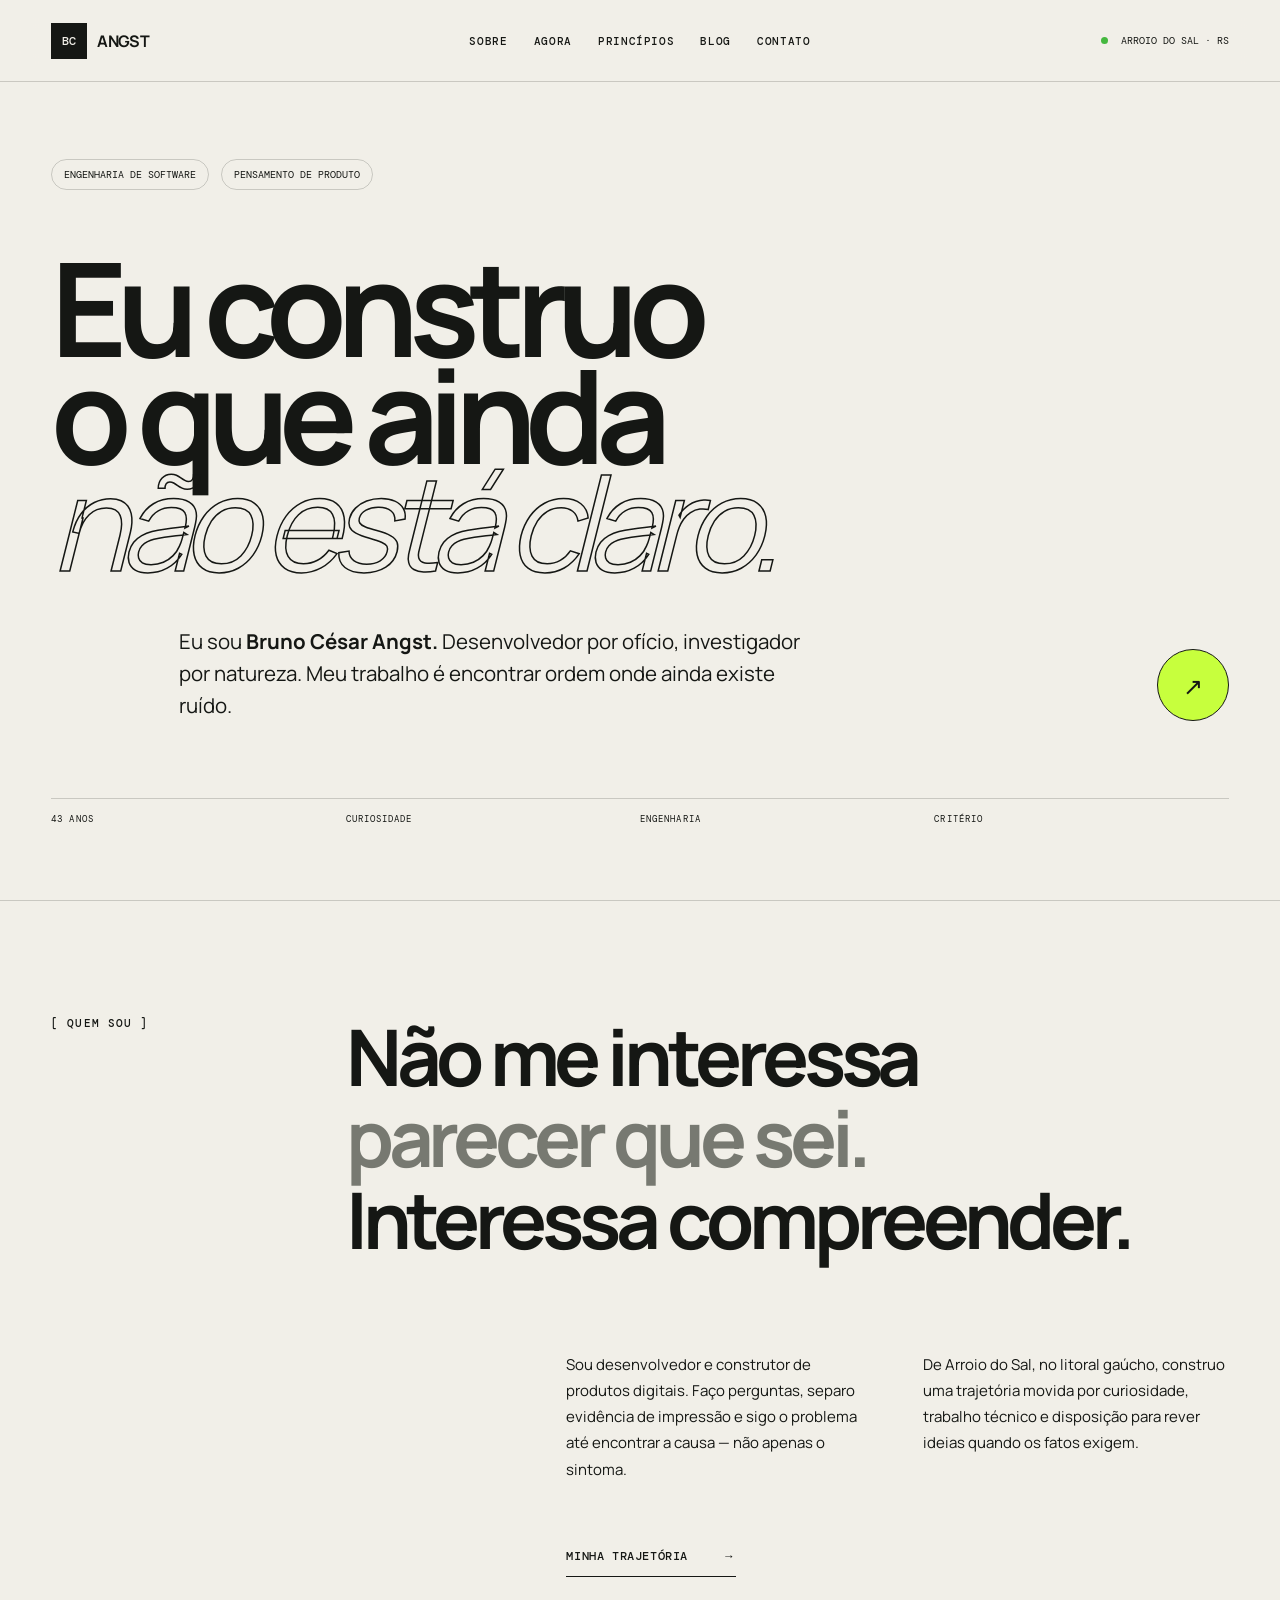
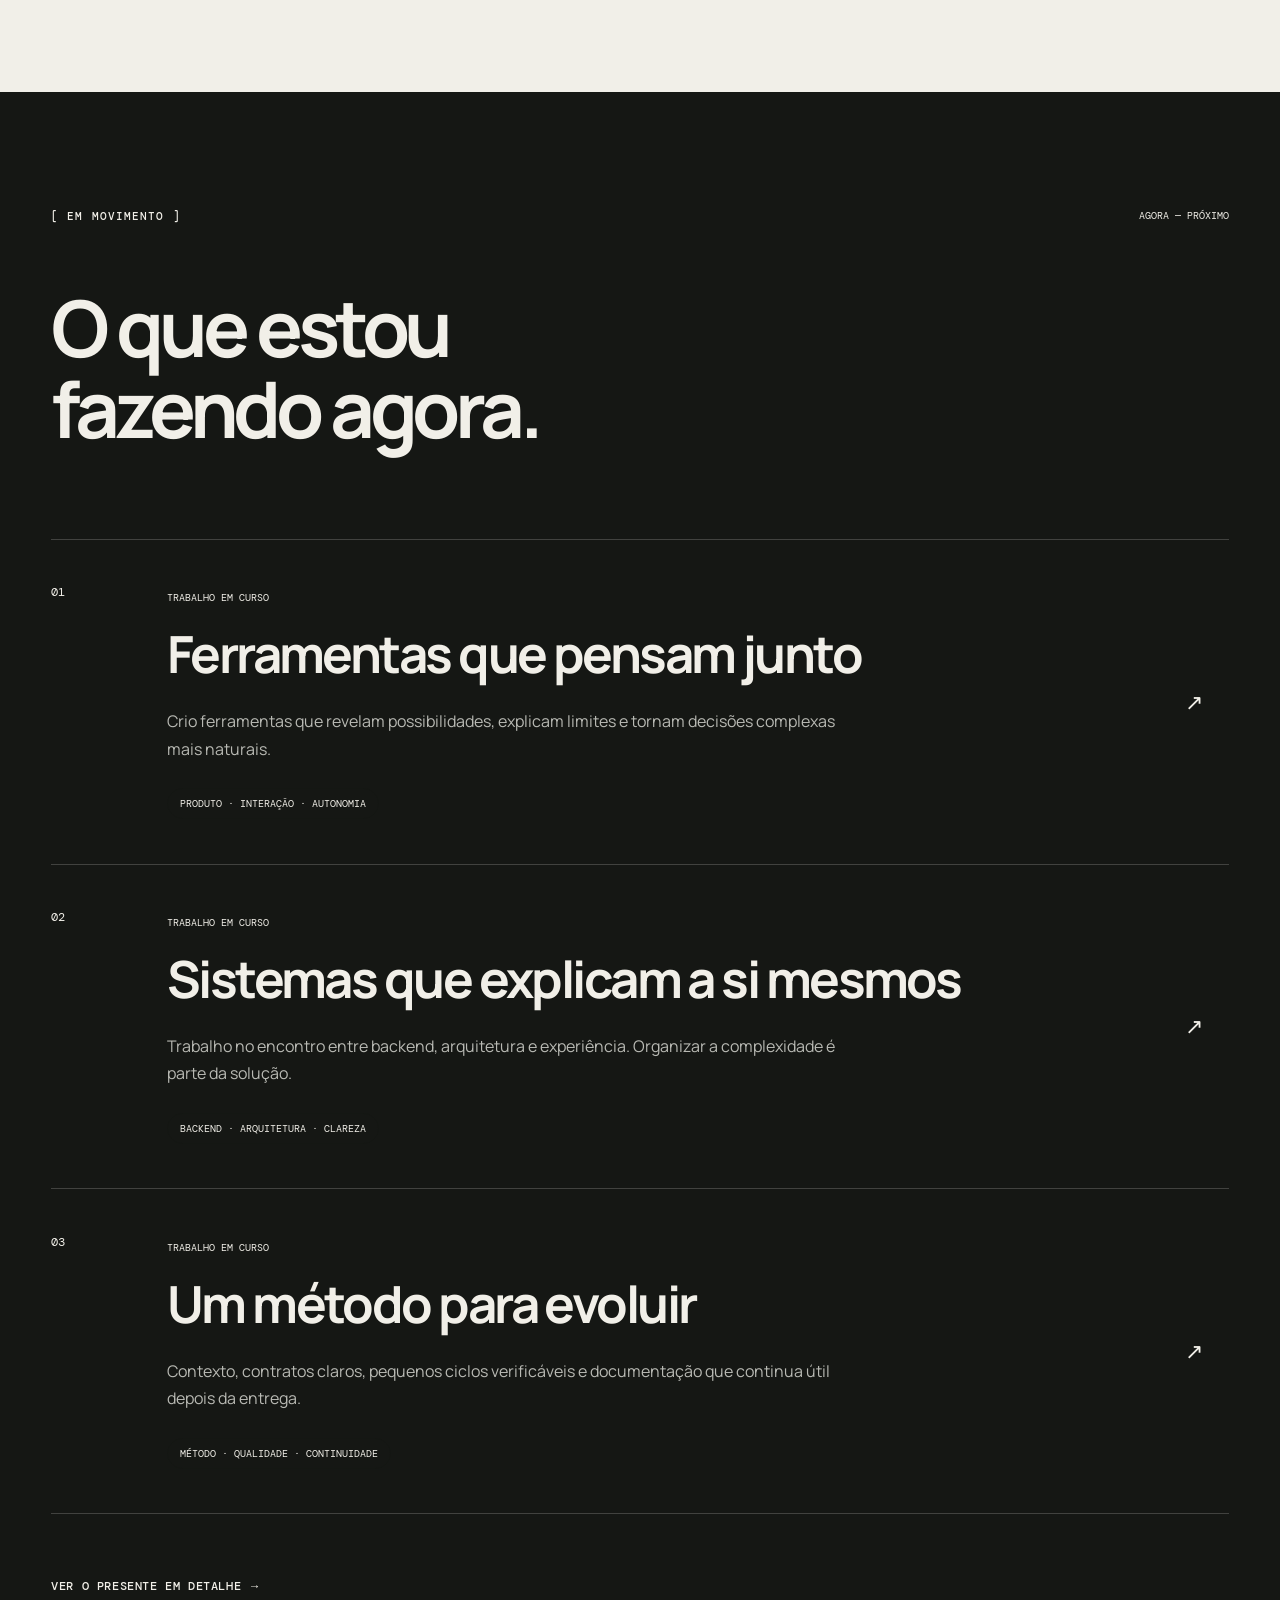
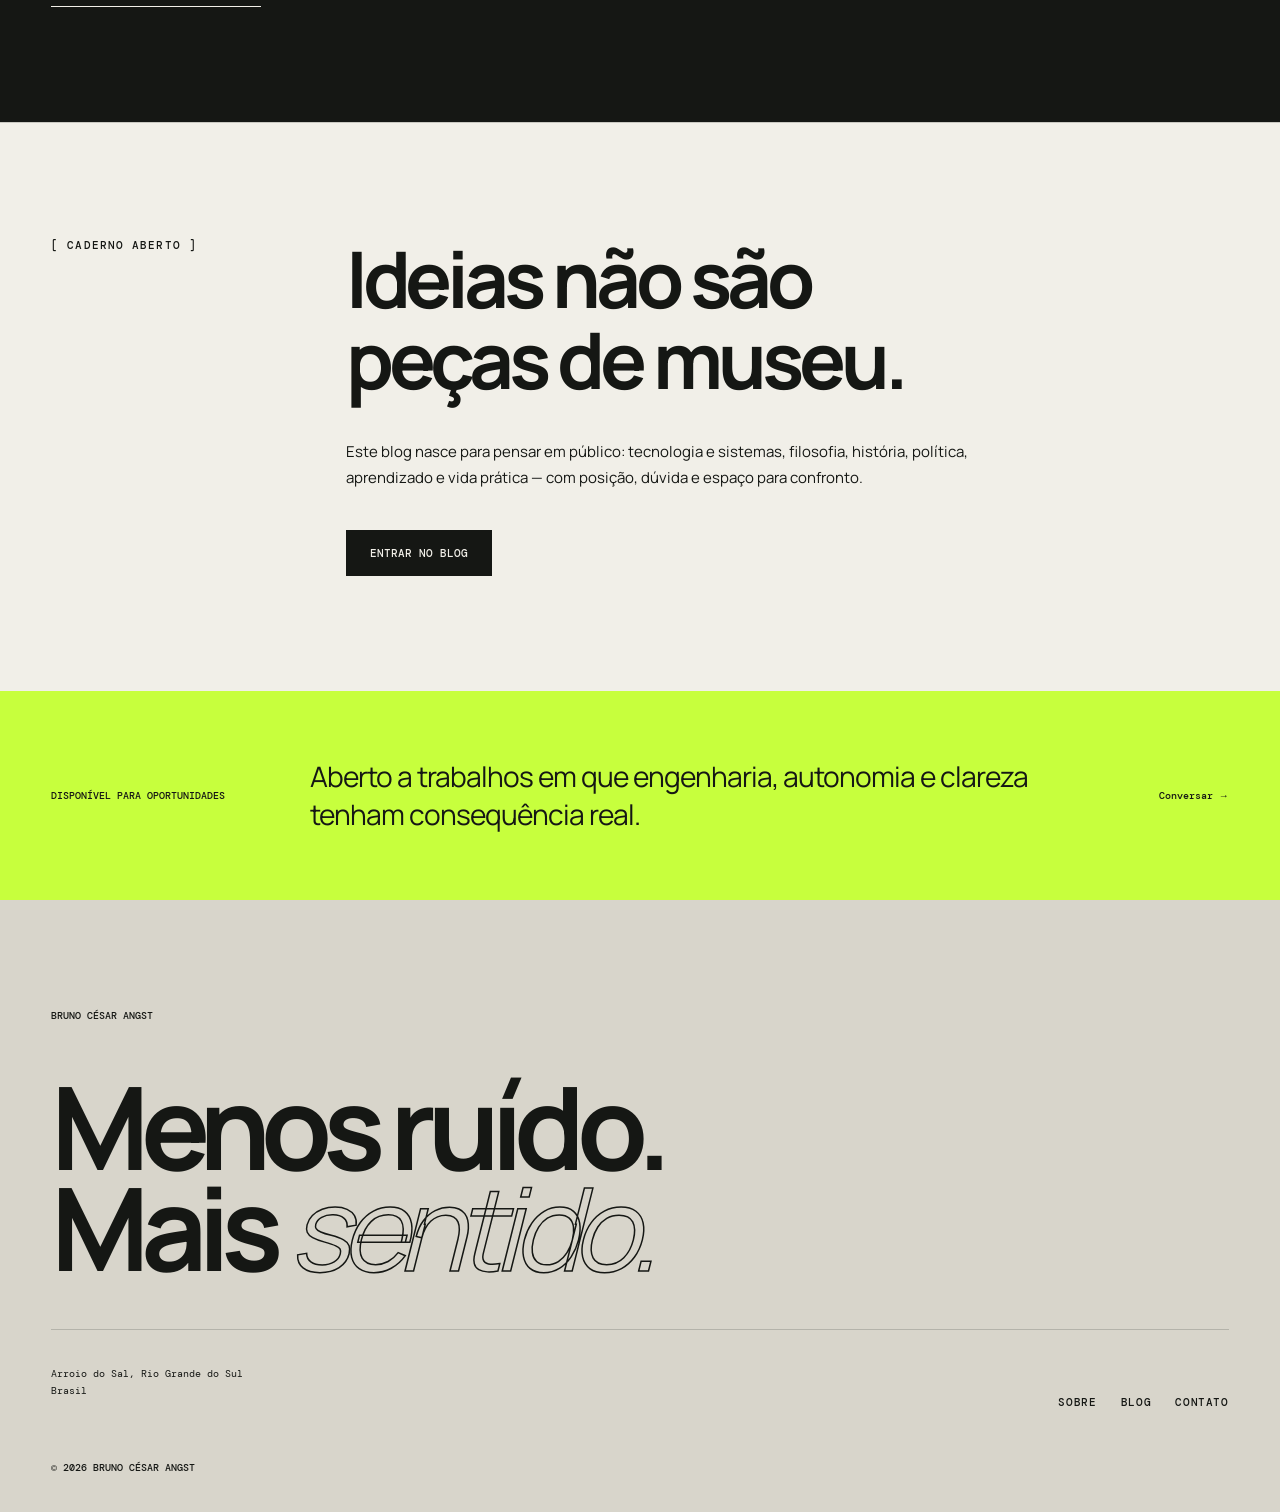
==== index.html @ 10d909a9 "Publica site pessoal no GitHub Pages" ====
<!DOCTYPE html><html lang="pt-BR"><head><meta charSet="utf-8"/><meta name="viewport" content="width=device-width, initial-scale=1"/><link rel="stylesheet" href="/style.css"/><title>Bruno César Angst — Produto, engenharia e clareza</title><meta name="description" content="Bruno César Angst — desenvolvedor, construtor de ferramentas e investigador de problemas complexos."/></head><body><div hidden=""><!--$--><!--/$--></div><header><a class="marca" href="/"><span>BC</span><strong>ANGST</strong></a><nav class=""><a href="/sobre">Sobre</a><a href="/agora">Agora</a><a href="/principios">Princípios</a><a href="/blog">Blog</a><a href="/contato">Contato</a></nav><div class="local"><i></i> Arroio do Sal · RS</div><button class="menu" aria-label="Abrir menu" aria-expanded="false"><span></span><span></span></button></header><main><section class="hero"><div class="sobrancelha"><span>Engenharia de software</span><span>Pensamento de produto</span></div><h1>Eu construo<br/>o que ainda<br/><em>não está claro.</em></h1><div class="hero-rodape"><p>Eu sou <b>Bruno César Angst.</b> Desenvolvedor por ofício, investigador por natureza. Meu trabalho é encontrar ordem onde ainda existe ruído.</p><a class="circulo" aria-label="Conhecer minha trajetória" href="/sobre">↗</a></div><div class="grade-decorativa"><span>43 ANOS</span><span>CURIOSIDADE</span><span>ENGENHARIA</span><span>CRITÉRIO</span></div></section><section class="manifesto"><div class="rotulo">[ Quem sou ]</div><div class="manifesto-conteudo"><h2>Não me interessa<br/><span>parecer que sei.</span><br/>Interessa compreender.</h2><div class="duas-colunas"><p>Sou desenvolvedor e construtor de produtos digitais. Faço perguntas, separo evidência de impressão e sigo o problema até encontrar a causa — não apenas o sintoma.</p><p>De Arroio do Sal, no litoral gaúcho, construo uma trajetória movida por curiosidade, trabalho técnico e disposição para rever ideias quando os fatos exigem.</p></div><a class="link-texto" href="/sobre">Minha trajetória <span>→</span></a></div></section><section class="trabalho"><div class="secao-topo"><div class="rotulo">[ Em movimento ]</div><span>Agora — próximo</span></div><h2>O que estou<br/>fazendo agora.</h2><div class="projetos"><article class="lima"><div class="numero">01</div><div class="projeto-corpo"><small>Trabalho em curso</small><h3>Ferramentas que pensam junto</h3><p>Crio ferramentas que revelam possibilidades, explicam limites e tornam decisões complexas mais naturais.</p><div class="tags"><span>Produto · Interação · Autonomia</span></div></div><div class="projeto-seta">↗</div></article><article class="azul"><div class="numero">02</div><div class="projeto-corpo"><small>Trabalho em curso</small><h3>Sistemas que explicam a si mesmos</h3><p>Trabalho no encontro entre backend, arquitetura e experiência. Organizar a complexidade é parte da solução.</p><div class="tags"><span>Backend · Arquitetura · Clareza</span></div></div><div class="projeto-seta">↗</div></article><article class="laranja"><div class="numero">03</div><div class="projeto-corpo"><small>Trabalho em curso</small><h3>Um método para evoluir</h3><p>Contexto, contratos claros, pequenos ciclos verificáveis e documentação que continua útil depois da entrega.</p><div class="tags"><span>Método · Qualidade · Continuidade</span></div></div><div class="projeto-seta">↗</div></article></div><a class="link-claro" href="/agora">Ver o presente em detalhe →</a></section><section class="chamada-blog"><div class="rotulo">[ Caderno aberto ]</div><div><h2>Ideias não são<br/>peças de museu.</h2><p>Este blog nasce para pensar em público: tecnologia e sistemas, filosofia, história, política, aprendizado e vida prática — com posição, dúvida e espaço para confronto.</p><a class="botao" href="/blog">Entrar no blog</a></div></section><section class="faixa-agora"><span>DISPONÍVEL PARA OPORTUNIDADES</span><p>Aberto a trabalhos em que engenharia, autonomia e clareza tenham consequência real.</p><a href="/contato">Conversar →</a></section></main><!--$--><!--/$--><footer><div><span>Bruno César Angst</span><h2>Menos ruído.<br/>Mais <em>sentido.</em></h2></div><div class="rodape-fim"><p>Arroio do Sal, Rio Grande do Sul<br/>Brasil</p><div class="links-rodape"><a href="/sobre">Sobre</a><a href="/blog">Blog</a><a href="/contato">Contato</a></div></div><small>© 2026 Bruno César Angst</small></footer></body></html>
---- style.css ----
@import "https://fonts.googleapis.com/css2?family=DM+Mono:wght@300;400;500&family=Manrope:wght@400;500;600;700;800&display=swap";
:root{--papel:#f1efe8;--tinta:#151714;--lima:#c7ff3d;--azul:#6d87ff;--laranja:#ff7a3d;--linha:#1517142e;--cinza:#777971}*{box-sizing:border-box}html{scroll-behavior:smooth}body{background:var(--papel);color:var(--tinta);margin:0;font-family:Manrope,sans-serif}a{color:inherit;text-decoration:none}button{font:inherit;color:inherit}header{border-bottom:1px solid var(--linha);z-index:20;-webkit-backdrop-filter:blur(16px);backdrop-filter:blur(16px);background:#f1efe8ed;grid-template-columns:1fr auto 1fr;align-items:center;height:82px;padding:0 4vw;display:grid;position:sticky;top:0}.marca{align-items:center;gap:10px;width:max-content;display:flex}.marca span{background:var(--tinta);color:var(--papel);place-items:center;width:36px;height:36px;font:500 12px DM Mono;display:grid}.marca strong{letter-spacing:-.04em}nav{gap:26px;display:flex}nav a,.links-rodape a{text-transform:uppercase;letter-spacing:.06em;font:500 11px DM Mono;position:relative}nav a:after{content:"";background:var(--tinta);height:1px;transition:all .2s;position:absolute;bottom:-7px;left:0;right:100%}nav a:hover:after{right:0}.local{text-transform:uppercase;justify-self:end;font:400 10px DM Mono}.local i,.nota-agora i,.disponibilidade i{background:#45b83f;border-radius:50%;width:7px;height:7px;margin-right:7px;display:inline-block}.menu{display:none}.hero{min-height:calc(100vh - 82px);padding:6vw 4vw 3vw;overflow:hidden}.sobrancelha{gap:12px;display:flex}.sobrancelha span,.tags span{border:1px solid var(--linha);text-transform:uppercase;border-radius:99px;padding:8px 12px;font:400 10px DM Mono}.hero h1,.cabecalho-pagina h1{letter-spacing:-.08em;margin:5vw 0 4vw;font-size:clamp(68px,10.2vw,152px);line-height:.82}.hero h1 em,.cabecalho-pagina h1 em,footer h2 em{color:#0000;-webkit-text-stroke:1.5px var(--tinta);font-weight:400}.hero-rodape{justify-content:space-between;align-items:end;max-width:1050px;margin-left:auto;display:flex}.hero-rodape p{max-width:650px;margin:0;font-size:clamp(17px,1.6vw,24px);line-height:1.55}.circulo{background:var(--lima);border:1px solid;border-radius:50%;place-items:center;width:72px;height:72px;font-size:24px;transition:all .25s;display:grid}.circulo:hover{transform:rotate(45deg)}.grade-decorativa{border-top:1px solid var(--linha);letter-spacing:.12em;grid-template-columns:repeat(4,1fr);margin-top:6vw;padding-top:14px;font:400 9px DM Mono;display:grid}.rotulo{text-transform:uppercase;letter-spacing:.1em;font:500 11px DM Mono}.manifesto,.trabalho,.chamada-blog{border-top:1px solid var(--linha);padding:9vw 4vw}.manifesto{grid-template-columns:1fr 3fr;display:grid}.manifesto h2,.trabalho>h2,.chamada-blog h2{letter-spacing:-.065em;margin:0;font-size:clamp(38px,6.1vw,90px);line-height:1.04}.manifesto h2 span{color:var(--cinza)}.duas-colunas{grid-template-columns:1fr 1fr;gap:4vw;margin:6vw 0 3vw 25%;display:grid}.duas-colunas p,.chamada-blog p{font-size:15px;line-height:1.75}.link-texto,.link-claro{text-transform:uppercase;letter-spacing:.05em;border-bottom:1px solid;padding:12px 0;font:500 12px DM Mono;display:inline-flex}.link-texto{margin-left:25%}.link-texto span{margin-left:35px}.trabalho{background:var(--tinta);color:var(--papel)}.secao-topo{justify-content:space-between;margin-bottom:5vw;display:flex}.secao-topo>span{text-transform:uppercase;font:400 10px DM Mono}.trabalho>h2{margin-bottom:7vw}.projetos{border-top:1px solid #f1efe833}.projetos article{isolation:isolate;border-bottom:1px solid #f1efe833;grid-template-columns:90px 1fr 70px;gap:2vw;padding:3.5vw 0;transition:all .3s;display:grid;position:relative}.projetos article:before{content:"";transform-origin:bottom;z-index:-1;transition:all .3s;position:absolute;inset:0;transform:scaleY(0)}.projetos article.lima:before{background:var(--lima)}.projetos article.azul:before{background:var(--azul)}.projetos article.laranja:before{background:var(--laranja)}.projetos article:hover{color:var(--tinta);padding-left:2vw;padding-right:2vw}.projetos article:hover:before{transform:scaleY(1)}.numero{font:400 12px DM Mono}.projeto-corpo small{text-transform:uppercase;font:400 10px DM Mono}.projeto-corpo h3{letter-spacing:-.05em;margin:12px 0 20px;font-size:clamp(30px,4vw,60px)}.projeto-corpo p{color:#b8b9b3;max-width:700px;line-height:1.7}.projetos article:hover p{color:var(--tinta)}.tags{gap:8px;margin-top:25px;display:flex}.projeto-seta{place-items:center;font-size:22px;display:grid}.link-claro{margin-top:4vw}.chamada-blog{grid-template-columns:1fr 3fr;display:grid}.chamada-blog p{max-width:660px;margin:3vw 0}.botao{background:var(--tinta);color:var(--papel);text-transform:uppercase;padding:16px 24px;font:500 11px DM Mono;display:inline-block}.faixa-agora{background:var(--lima);grid-template-columns:220px 1fr auto;align-items:center;gap:3vw;padding:3vw 4vw;display:grid}.faixa-agora>span,.faixa-agora a{font:500 10px DM Mono}.faixa-agora p{letter-spacing:-.035em;font-size:clamp(18px,2.2vw,32px)}.cabecalho-pagina{border-bottom:1px solid var(--linha);min-height:75vh;padding:8vw 4vw 7vw}.cabecalho-pagina h1{margin:5vw 0;font-size:clamp(60px,9.5vw,140px)}.cabecalho-pagina>p{max-width:700px;margin-left:auto;font-size:clamp(17px,1.7vw,25px);line-height:1.6}.cabecalho-pagina.escuro{background:var(--tinta);color:var(--papel)}.escuro h1{max-width:1200px}.texto-editorial{grid-template-columns:1fr 2fr;gap:6vw;padding:9vw 4vw;display:grid}.texto-editorial aside{font:400 10px/1.8 DM Mono}.texto-editorial>div{max-width:800px}.texto-editorial h2{letter-spacing:-.055em;margin-top:0;font-size:clamp(35px,4.8vw,66px);line-height:1.08}.texto-editorial p,.corpo-artigo p{font-size:17px;line-height:1.9}.texto-editorial blockquote,.corpo-artigo blockquote{letter-spacing:-.04em;border-left:5px solid var(--lima);margin:5vw 0;padding-left:3vw;font-size:clamp(27px,3.5vw,47px);line-height:1.2}.assinatura{background:var(--azul);grid-template-columns:1fr 3fr;padding:6vw 4vw;display:grid}.assinatura span{text-transform:uppercase;font:500 10px DM Mono}.assinatura p{letter-spacing:-.04em;margin:0;font-size:clamp(30px,4vw,58px);line-height:1.2}.lista-focos{background:var(--tinta);color:var(--papel);padding:0 4vw}.lista-focos article{border-bottom:1px solid #ffffff2e;grid-template-columns:80px 1fr 1fr;gap:3vw;padding:4vw 0;display:grid}.lista-focos span{font:400 11px DM Mono}.lista-focos h2{letter-spacing:-.05em;margin:0;font-size:clamp(30px,4vw,58px)}.lista-focos p{color:#b8b9b3;max-width:500px;line-height:1.7}.stack{grid-template-columns:1fr 3fr;padding:8vw 4vw;display:grid}.stack>div:last-child{flex-wrap:wrap;gap:12px;display:flex}.stack span{border:1px solid var(--tinta);border-radius:99px;padding:15px 20px;font:500 12px DM Mono}.nota-agora,.disponibilidade{background:var(--lima);align-items:flex-start;gap:3vw;padding:4vw;display:flex}.nota-agora p,.disponibilidade p{letter-spacing:-.04em;max-width:1000px;margin:0;font-size:clamp(24px,3.5vw,50px);line-height:1.2}.grade-principios{grid-template-columns:1fr 1fr;padding:0 4vw 9vw;display:grid}.grade-principios article{border:1px solid var(--linha);min-height:330px;margin:-1px 0 0 -1px;padding:4vw}.grade-principios span{font:400 11px DM Mono}.grade-principios h2{letter-spacing:-.05em;margin:3vw 0 2vw;font-size:clamp(26px,3.2vw,47px);line-height:1.05}.grade-principios p{color:#5d5f59;line-height:1.7}.blog-cabecalho{background:var(--laranja)}.temas{border-bottom:1px solid var(--linha);flex-wrap:wrap;gap:12px;padding:2vw 4vw;display:flex}.temas span{border:1px solid;border-radius:99px;padding:9px 12px;font:400 10px DM Mono}.artigos{padding:8vw 4vw}.cartao-artigo{border-top:1px solid;border-bottom:1px solid;grid-template-columns:1fr auto;align-items:center;margin-top:3vw;padding:4vw 0;display:grid}.cartao-artigo span,.artigo-inteiro header span{font:400 10px DM Mono}.cartao-artigo h2{letter-spacing:-.06em;max-width:1050px;margin:2vw 0;font-size:clamp(32px,5.5vw,78px);line-height:1.03}.cartao-artigo p{font-size:16px}.cartao-artigo b{font-size:35px}.artigo-inteiro{max-width:1100px;margin:auto;padding:7vw 4vw 10vw}.voltar{text-transform:uppercase;font:500 11px DM Mono}.artigo-inteiro header{border-bottom:1px solid;margin:6vw 0;padding-bottom:5vw}.artigo-inteiro h1{letter-spacing:-.07em;font-size:clamp(48px,7vw,100px);line-height:.98}.artigo-inteiro header p{max-width:700px;font-size:22px;line-height:1.6}.corpo-artigo{max-width:720px;margin:auto}.corpo-artigo .abertura{font-size:26px;font-weight:600}.corpo-artigo h2{letter-spacing:-.05em;margin-top:5vw;font-size:clamp(30px,4vw,50px)}.contato-cabecalho{background:var(--azul)}.lista-contatos{padding:0 4vw 7vw}.lista-contatos a{border-bottom:1px solid;grid-template-columns:140px 1fr auto;align-items:center;padding:3vw 0;display:grid}.lista-contatos span{text-transform:uppercase;font:500 10px DM Mono}.lista-contatos h2{letter-spacing:-.05em;margin:0;font-size:clamp(27px,4.5vw,65px)}.lista-contatos b{font-size:25px}.disponibilidade span{font:500 10px DM Mono}.disponibilidade>div{align-items:flex-start;gap:4vw;display:flex}.disponibilidade p{font-size:clamp(22px,3vw,42px)}footer{background:#d8d5cb;flex-direction:column;justify-content:space-between;min-height:600px;padding:8vw 4vw 3vw;display:flex}footer>div:first-child>span,footer small{text-transform:uppercase;font:500 10px DM Mono}footer h2{letter-spacing:-.075em;margin:4vw 0;font-size:clamp(55px,9vw,130px);line-height:.88}.rodape-fim{border-top:1px solid var(--linha);justify-content:space-between;align-items:end;padding-top:25px;display:flex}.rodape-fim p{font:400 10px/1.7 DM Mono}.links-rodape{gap:24px;display:flex}footer small{margin-top:4vw}@media (max-width:760px){header{grid-template-columns:1fr auto}.local{display:none}.menu{background:0 0;border:0;flex-direction:column;gap:6px;display:flex}.menu span{background:var(--tinta);width:24px;height:1px}nav{background:var(--papel);border-bottom:1px solid;flex-direction:column;padding:28px 4vw;display:none;position:absolute;top:82px;left:0;right:0}nav.aberto{display:flex}.hero,.cabecalho-pagina{padding-top:16vw}.hero h1,.cabecalho-pagina h1{margin:14vw 0;font-size:17vw}.hero-rodape{align-items:start}.hero-rodape p{max-width:78%}.circulo{width:58px;height:58px}.grade-decorativa{grid-template-columns:1fr 1fr;gap:10px}.manifesto,.chamada-blog{grid-template-columns:1fr;gap:45px}.duas-colunas{grid-template-columns:1fr;margin:35px 0}.link-texto{margin-left:0}.manifesto,.trabalho,.chamada-blog{padding-top:18vw;padding-bottom:18vw}.projetos article{grid-template-columns:32px 1fr 25px;padding:40px 0}.faixa-agora{grid-template-columns:1fr auto;padding:9vw 4vw}.faixa-agora>span{grid-column:1/-1}.texto-editorial{grid-template-columns:1fr;padding-top:16vw;padding-bottom:16vw}.assinatura,.stack{grid-template-columns:1fr;gap:35px;padding-top:14vw;padding-bottom:14vw}.lista-focos article{grid-template-columns:35px 1fr}.lista-focos article p{grid-column:2}.grade-principios{grid-template-columns:1fr}.grade-principios article{min-height:270px;padding:10vw 5vw}.temas{padding-top:6vw;padding-bottom:6vw}.artigos{padding-top:15vw;padding-bottom:15vw}.cartao-artigo{padding:10vw 0}.lista-contatos a{grid-template-columns:1fr auto;padding:8vw 0}.lista-contatos span{grid-column:1/-1;margin-bottom:12px}.disponibilidade>div{display:block}.disponibilidade span{margin-bottom:20px;display:block}.links-rodape{flex-wrap:wrap}.rodape-fim{align-items:start}footer{min-height:520px}}@media (prefers-reduced-motion:reduce){*{scroll-behavior:auto!important;transition:none!important;animation:none!important}}@media(max-width:760px){header{height:auto;min-height:82px;grid-template-columns:1fr;padding-top:18px;padding-bottom:18px;gap:18px}header nav{display:flex;position:static;border:0;padding:0;background:transparent;flex-direction:row;flex-wrap:wrap;gap:16px}.menu{display:none!important}}
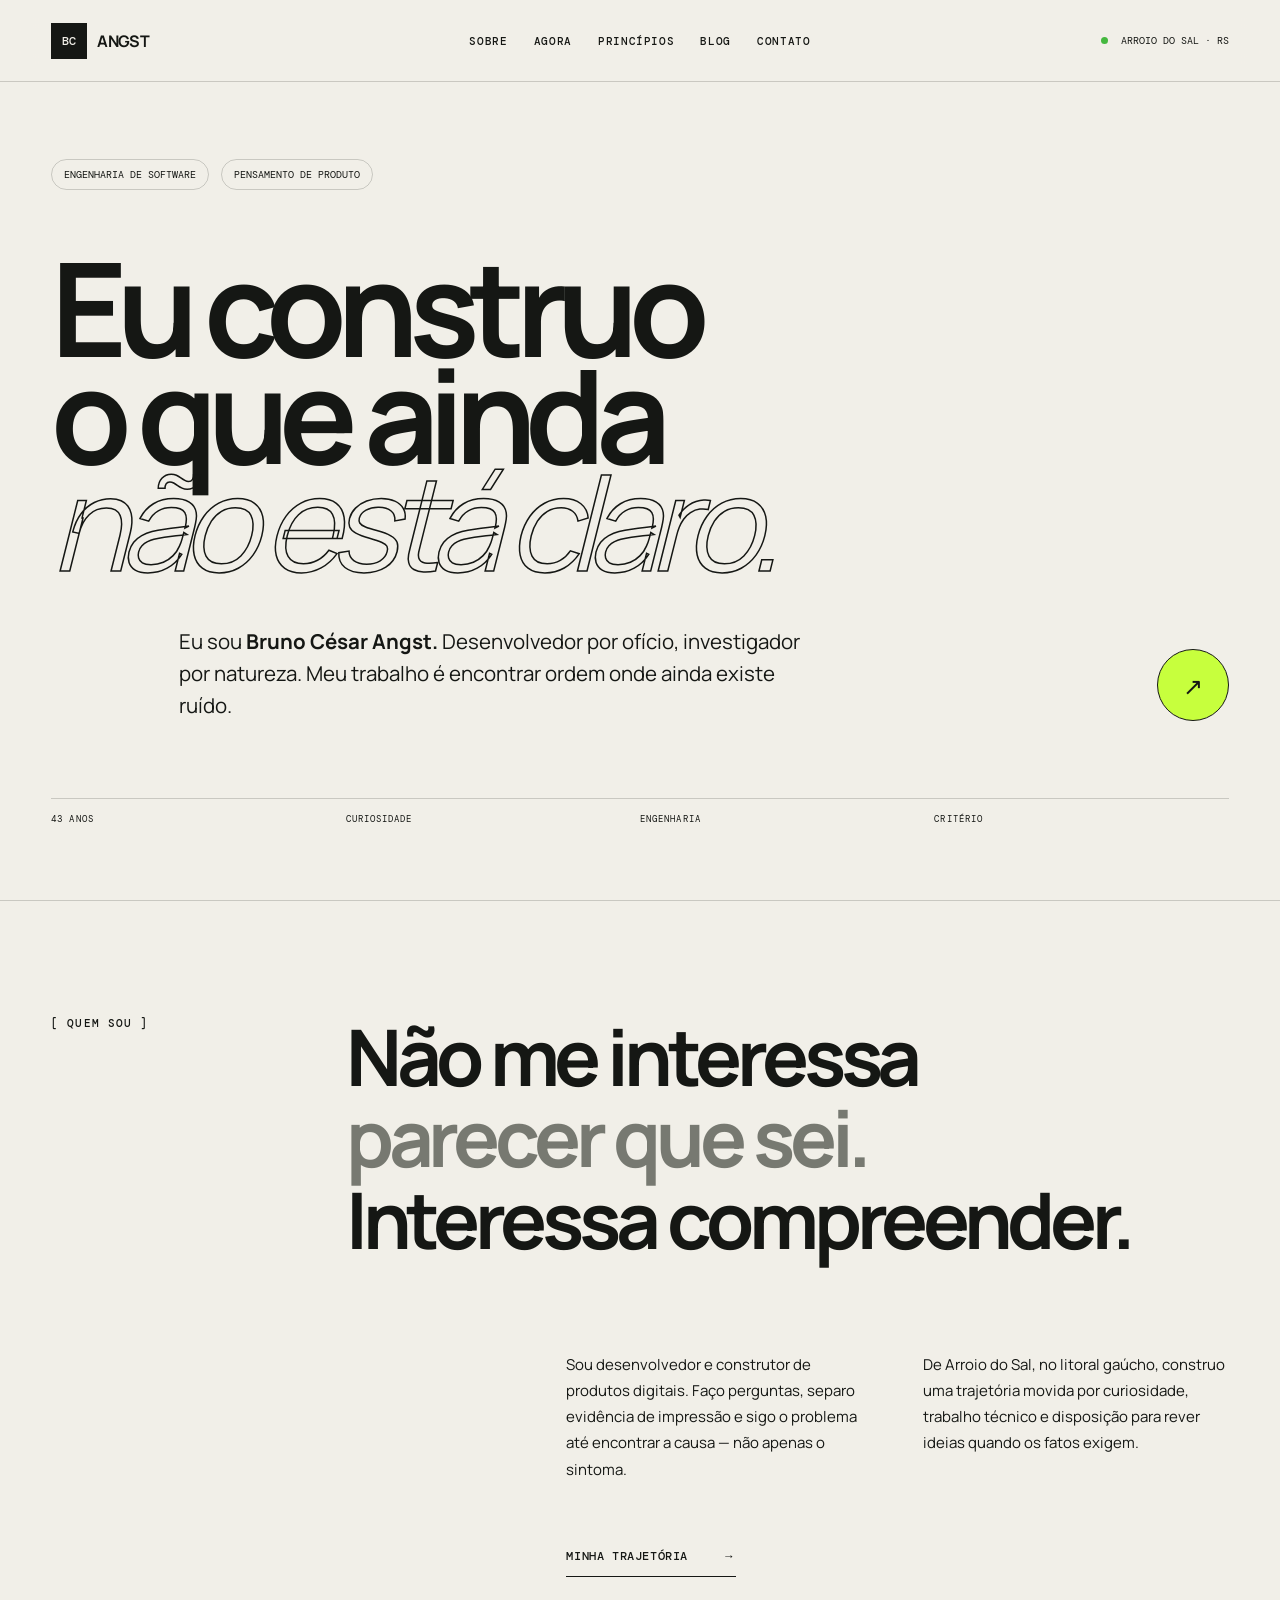
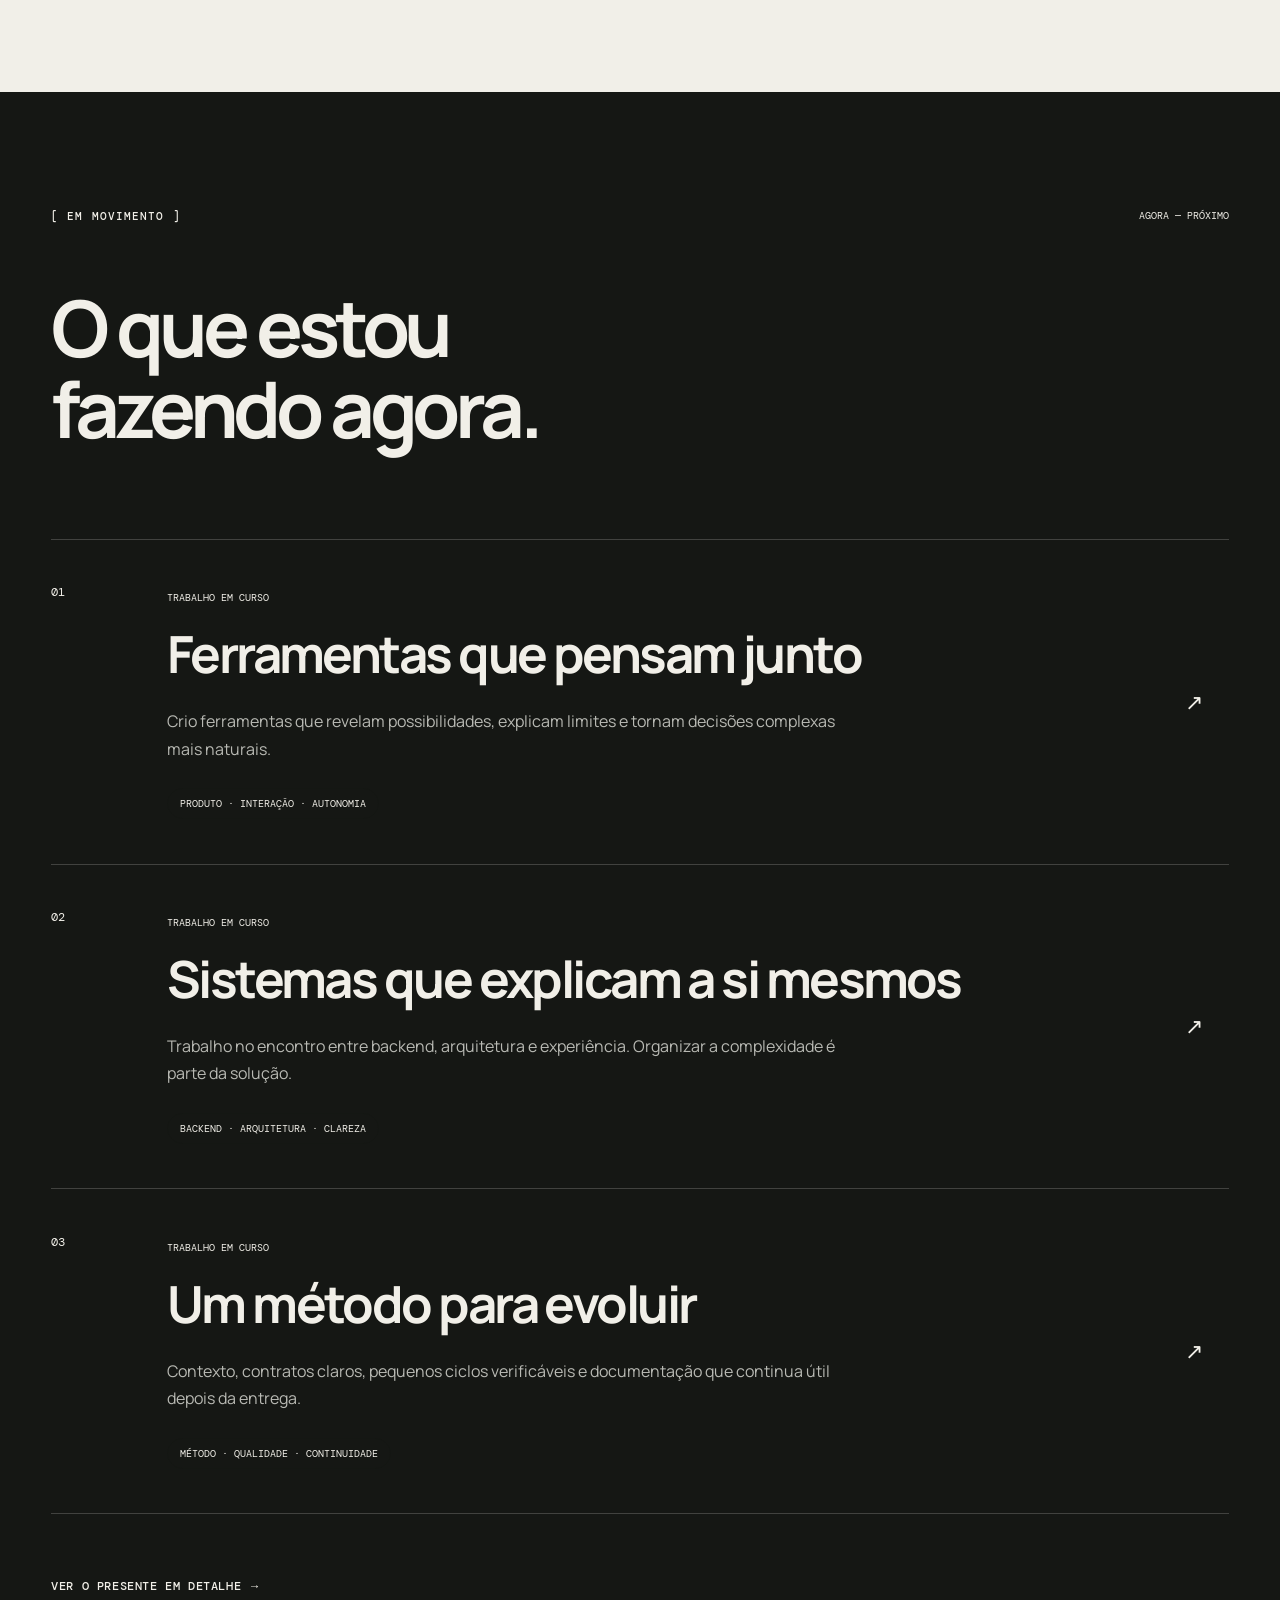
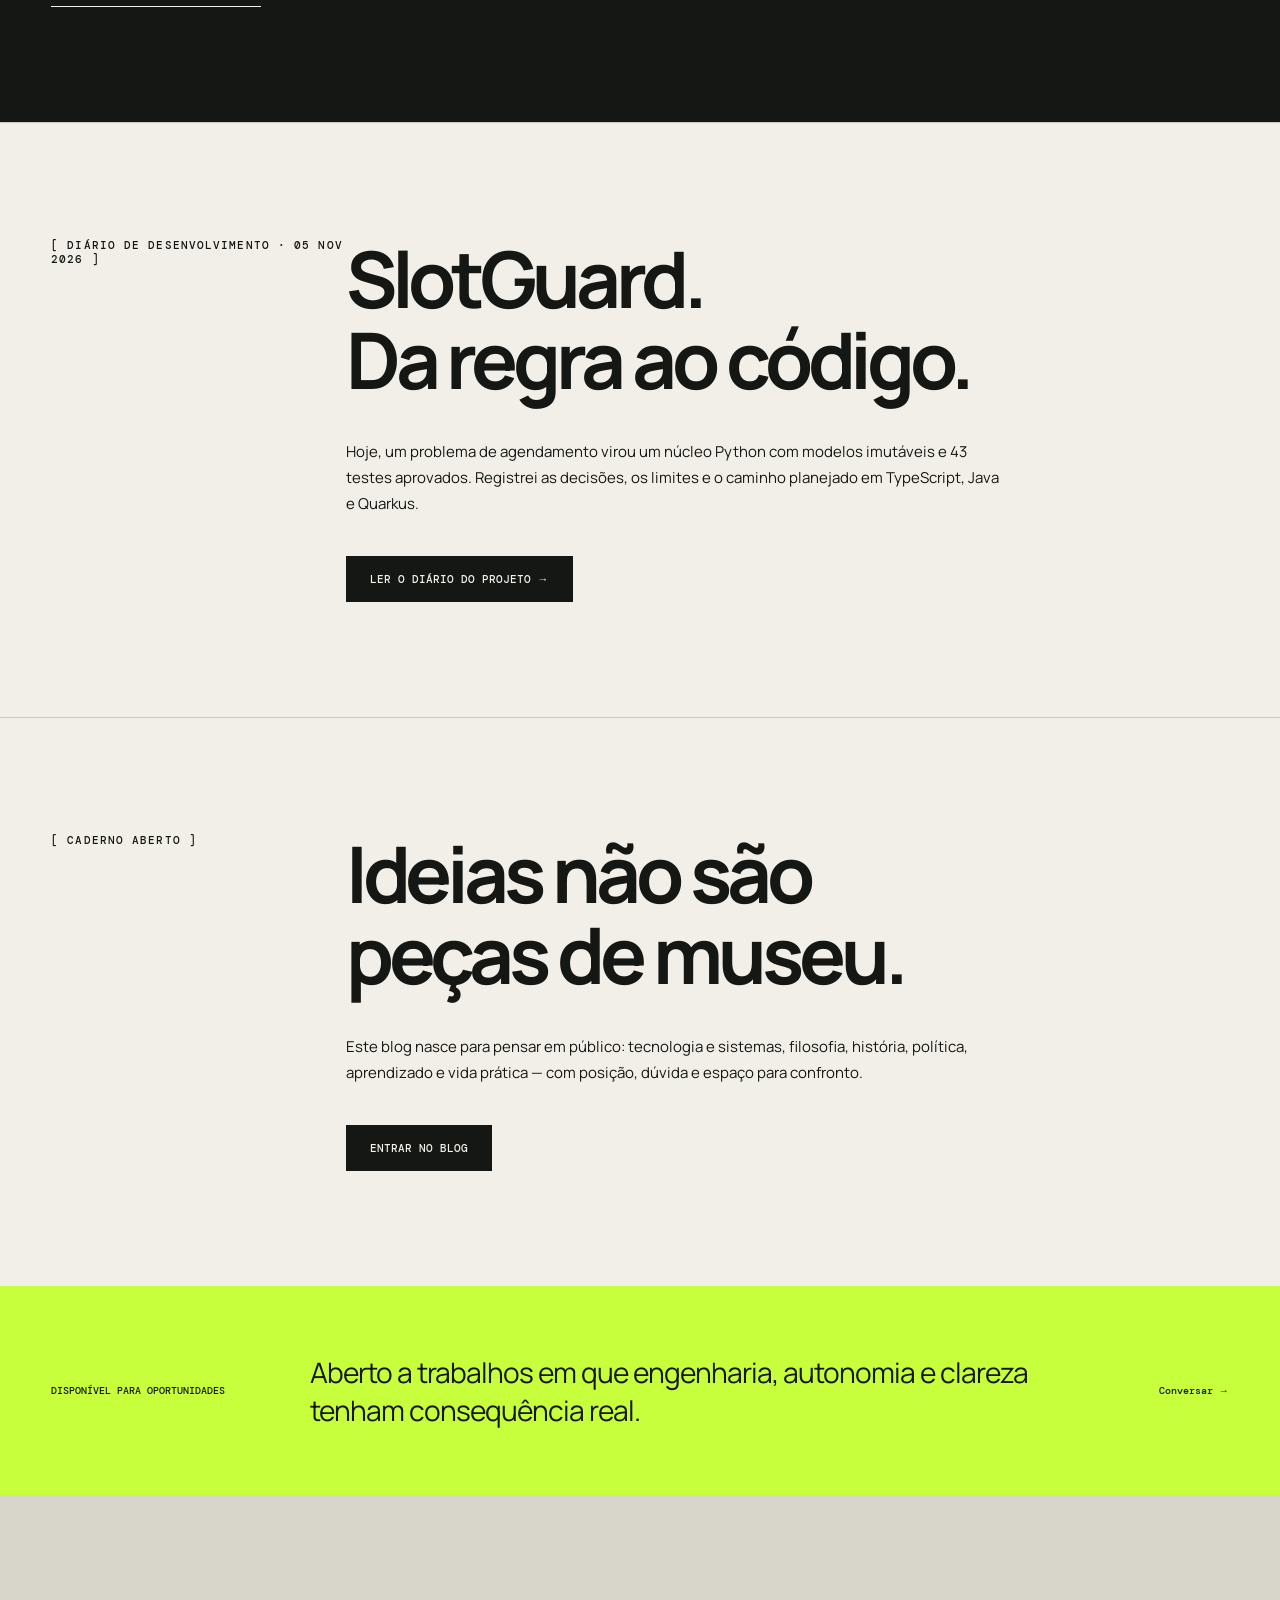
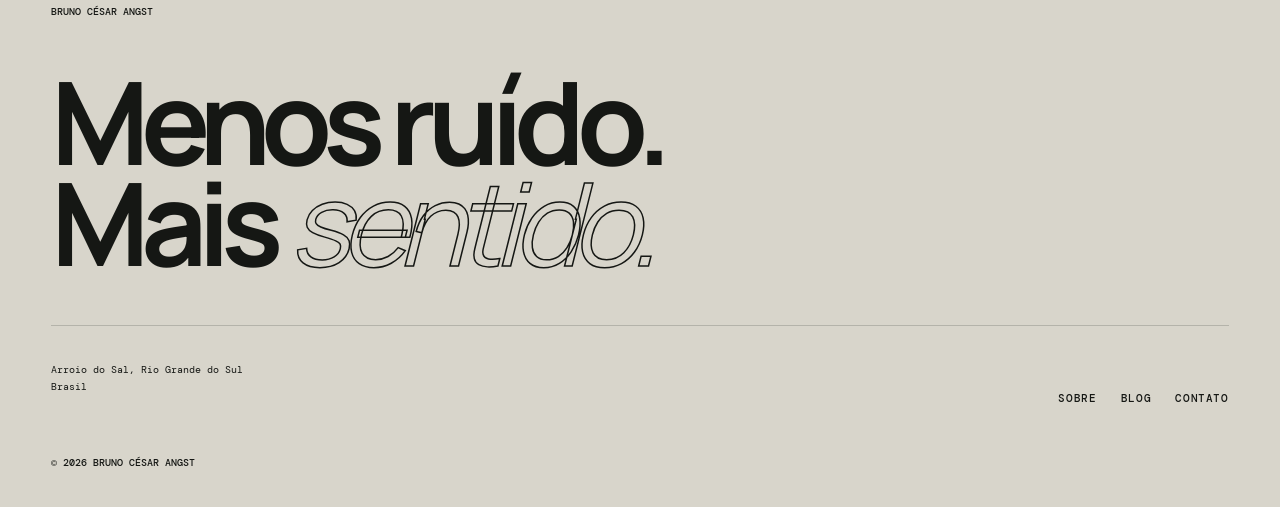
==== commit b5dd88d9: "Adiciona diário de desenvolvimento do SlotGuard ao blog" ====
--- a/index.html
+++ b/index.html
@@ -1 +1 @@
-<!DOCTYPE html><html lang="pt-BR"><head><meta charSet="utf-8"/><meta name="viewport" content="width=device-width, initial-scale=1"/><link rel="stylesheet" href="/style.css"/><title>Bruno César Angst — Produto, engenharia e clareza</title><meta name="description" content="Bruno César Angst — desenvolvedor, construtor de ferramentas e investigador de problemas complexos."/></head><body><div hidden=""><!--$--><!--/$--></div><header><a class="marca" href="/"><span>BC</span><strong>ANGST</strong></a><nav class=""><a href="/sobre">Sobre</a><a href="/agora">Agora</a><a href="/principios">Princípios</a><a href="/blog">Blog</a><a href="/contato">Contato</a></nav><div class="local"><i></i> Arroio do Sal · RS</div><button class="menu" aria-label="Abrir menu" aria-expanded="false"><span></span><span></span></button></header><main><section class="hero"><div class="sobrancelha"><span>Engenharia de software</span><span>Pensamento de produto</span></div><h1>Eu construo<br/>o que ainda<br/><em>não está claro.</em></h1><div class="hero-rodape"><p>Eu sou <b>Bruno César Angst.</b> Desenvolvedor por ofício, investigador por natureza. Meu trabalho é encontrar ordem onde ainda existe ruído.</p><a class="circulo" aria-label="Conhecer minha trajetória" href="/sobre">↗</a></div><div class="grade-decorativa"><span>43 ANOS</span><span>CURIOSIDADE</span><span>ENGENHARIA</span><span>CRITÉRIO</span></div></section><section class="manifesto"><div class="rotulo">[ Quem sou ]</div><div class="manifesto-conteudo"><h2>Não me interessa<br/><span>parecer que sei.</span><br/>Interessa compreender.</h2><div class="duas-colunas"><p>Sou desenvolvedor e construtor de produtos digitais. Faço perguntas, separo evidência de impressão e sigo o problema até encontrar a causa — não apenas o sintoma.</p><p>De Arroio do Sal, no litoral gaúcho, construo uma trajetória movida por curiosidade, trabalho técnico e disposição para rever ideias quando os fatos exigem.</p></div><a class="link-texto" href="/sobre">Minha trajetória <span>→</span></a></div></section><section class="trabalho"><div class="secao-topo"><div class="rotulo">[ Em movimento ]</div><span>Agora — próximo</span></div><h2>O que estou<br/>fazendo agora.</h2><div class="projetos"><article class="lima"><div class="numero">01</div><div class="projeto-corpo"><small>Trabalho em curso</small><h3>Ferramentas que pensam junto</h3><p>Crio ferramentas que revelam possibilidades, explicam limites e tornam decisões complexas mais naturais.</p><div class="tags"><span>Produto · Interação · Autonomia</span></div></div><div class="projeto-seta">↗</div></article><article class="azul"><div class="numero">02</div><div class="projeto-corpo"><small>Trabalho em curso</small><h3>Sistemas que explicam a si mesmos</h3><p>Trabalho no encontro entre backend, arquitetura e experiência. Organizar a complexidade é parte da solução.</p><div class="tags"><span>Backend · Arquitetura · Clareza</span></div></div><div class="projeto-seta">↗</div></article><article class="laranja"><div class="numero">03</div><div class="projeto-corpo"><small>Trabalho em curso</small><h3>Um método para evoluir</h3><p>Contexto, contratos claros, pequenos ciclos verificáveis e documentação que continua útil depois da entrega.</p><div class="tags"><span>Método · Qualidade · Continuidade</span></div></div><div class="projeto-seta">↗</div></article></div><a class="link-claro" href="/agora">Ver o presente em detalhe →</a></section><section class="chamada-blog"><div class="rotulo">[ Caderno aberto ]</div><div><h2>Ideias não são<br/>peças de museu.</h2><p>Este blog nasce para pensar em público: tecnologia e sistemas, filosofia, história, política, aprendizado e vida prática — com posição, dúvida e espaço para confronto.</p><a class="botao" href="/blog">Entrar no blog</a></div></section><section class="faixa-agora"><span>DISPONÍVEL PARA OPORTUNIDADES</span><p>Aberto a trabalhos em que engenharia, autonomia e clareza tenham consequência real.</p><a href="/contato">Conversar →</a></section></main><!--$--><!--/$--><footer><div><span>Bruno César Angst</span><h2>Menos ruído.<br/>Mais <em>sentido.</em></h2></div><div class="rodape-fim"><p>Arroio do Sal, Rio Grande do Sul<br/>Brasil</p><div class="links-rodape"><a href="/sobre">Sobre</a><a href="/blog">Blog</a><a href="/contato">Contato</a></div></div><small>© 2026 Bruno César Angst</small></footer></body></html>+<!DOCTYPE html><html lang="pt-BR"><head><meta charSet="utf-8"/><meta name="viewport" content="width=device-width, initial-scale=1"/><link rel="stylesheet" href="/style-v2.css"/><title>Bruno César Angst — Produto, engenharia e clareza</title><meta name="description" content="Bruno César Angst — desenvolvedor, construtor de ferramentas e investigador de problemas complexos."/></head><body><div hidden=""><!--$--><!--/$--></div><header><a class="marca" href="/"><span>BC</span><strong>ANGST</strong></a><nav class=""><a href="/sobre/">Sobre</a><a href="/agora/">Agora</a><a href="/principios/">Princípios</a><a href="/blog/">Blog</a><a href="/contato/">Contato</a></nav><div class="local"><i></i> Arroio do Sal · RS</div><button class="menu" aria-label="Abrir menu" aria-expanded="false"><span></span><span></span></button></header><main><section class="hero"><div class="sobrancelha"><span>Engenharia de software</span><span>Pensamento de produto</span></div><h1>Eu construo<br/>o que ainda<br/><em>não está claro.</em></h1><div class="hero-rodape"><p>Eu sou <b>Bruno César Angst.</b> Desenvolvedor por ofício, investigador por natureza. Meu trabalho é encontrar ordem onde ainda existe ruído.</p><a class="circulo" aria-label="Conhecer minha trajetória" href="/sobre/">↗</a></div><div class="grade-decorativa"><span>43 ANOS</span><span>CURIOSIDADE</span><span>ENGENHARIA</span><span>CRITÉRIO</span></div></section><section class="manifesto"><div class="rotulo">[ Quem sou ]</div><div class="manifesto-conteudo"><h2>Não me interessa<br/><span>parecer que sei.</span><br/>Interessa compreender.</h2><div class="duas-colunas"><p>Sou desenvolvedor e construtor de produtos digitais. Faço perguntas, separo evidência de impressão e sigo o problema até encontrar a causa — não apenas o sintoma.</p><p>De Arroio do Sal, no litoral gaúcho, construo uma trajetória movida por curiosidade, trabalho técnico e disposição para rever ideias quando os fatos exigem.</p></div><a class="link-texto" href="/sobre/">Minha trajetória <span>→</span></a></div></section><section class="trabalho"><div class="secao-topo"><div class="rotulo">[ Em movimento ]</div><span>Agora — próximo</span></div><h2>O que estou<br/>fazendo agora.</h2><div class="projetos"><article class="lima"><div class="numero">01</div><div class="projeto-corpo"><small>Trabalho em curso</small><h3>Ferramentas que pensam junto</h3><p>Crio ferramentas que revelam possibilidades, explicam limites e tornam decisões complexas mais naturais.</p><div class="tags"><span>Produto · Interação · Autonomia</span></div></div><div class="projeto-seta">↗</div></article><article class="azul"><div class="numero">02</div><div class="projeto-corpo"><small>Trabalho em curso</small><h3>Sistemas que explicam a si mesmos</h3><p>Trabalho no encontro entre backend, arquitetura e experiência. Organizar a complexidade é parte da solução.</p><div class="tags"><span>Backend · Arquitetura · Clareza</span></div></div><div class="projeto-seta">↗</div></article><article class="laranja"><div class="numero">03</div><div class="projeto-corpo"><small>Trabalho em curso</small><h3>Um método para evoluir</h3><p>Contexto, contratos claros, pequenos ciclos verificáveis e documentação que continua útil depois da entrega.</p><div class="tags"><span>Método · Qualidade · Continuidade</span></div></div><div class="projeto-seta">↗</div></article></div><a class="link-claro" href="/agora/">Ver o presente em detalhe →</a></section><section class="chamada-blog"><div class="rotulo">[ Diário de desenvolvimento · 05 nov 2026 ]</div><div><h2>SlotGuard.<br/>Da regra ao código.</h2><p>Hoje, um problema de agendamento virou um núcleo Python com modelos imutáveis e 43 testes aprovados. Registrei as decisões, os limites e o caminho planejado em TypeScript, Java e Quarkus.</p><a class="botao" href="/blog/slotguard-primeiro-nucleo-python/">Ler o diário do projeto →</a></div></section><section class="chamada-blog"><div class="rotulo">[ Caderno aberto ]</div><div><h2>Ideias não são<br/>peças de museu.</h2><p>Este blog nasce para pensar em público: tecnologia e sistemas, filosofia, história, política, aprendizado e vida prática — com posição, dúvida e espaço para confronto.</p><a class="botao" href="/blog/">Entrar no blog</a></div></section><section class="faixa-agora"><span>DISPONÍVEL PARA OPORTUNIDADES</span><p>Aberto a trabalhos em que engenharia, autonomia e clareza tenham consequência real.</p><a href="/contato/">Conversar →</a></section></main><!--$--><!--/$--><footer><div><span>Bruno César Angst</span><h2>Menos ruído.<br/>Mais <em>sentido.</em></h2></div><div class="rodape-fim"><p>Arroio do Sal, Rio Grande do Sul<br/>Brasil</p><div class="links-rodape"><a href="/sobre/">Sobre</a><a href="/blog/">Blog</a><a href="/contato/">Contato</a></div></div><small>© 2026 Bruno César Angst</small></footer></body></html>
--- a/style-v2.css
+++ b/style-v2.css
@@ -0,0 +1,4 @@
+@import "https://fonts.googleapis.com/css2?family=DM+Mono:wght@300;400;500&family=Manrope:wght@400;500;600;700;800&display=swap";
+:root{--papel:#f1efe8;--tinta:#151714;--lima:#c7ff3d;--azul:#6d87ff;--laranja:#ff7a3d;--linha:#1517142e;--cinza:#777971}*{box-sizing:border-box}html{scroll-behavior:smooth}body{background:var(--papel);color:var(--tinta);margin:0;font-family:Manrope,sans-serif}a{color:inherit;text-decoration:none}button{font:inherit;color:inherit}header{border-bottom:1px solid var(--linha);z-index:20;-webkit-backdrop-filter:blur(16px);backdrop-filter:blur(16px);background:#f1efe8ed;grid-template-columns:1fr auto 1fr;align-items:center;height:82px;padding:0 4vw;display:grid;position:sticky;top:0}.marca{align-items:center;gap:10px;width:max-content;display:flex}.marca span{background:var(--tinta);color:var(--papel);place-items:center;width:36px;height:36px;font:500 12px DM Mono;display:grid}.marca strong{letter-spacing:-.04em}nav{gap:26px;display:flex}nav a,.links-rodape a{text-transform:uppercase;letter-spacing:.06em;font:500 11px DM Mono;position:relative}nav a:after{content:"";background:var(--tinta);height:1px;transition:all .2s;position:absolute;bottom:-7px;left:0;right:100%}nav a:hover:after{right:0}.local{text-transform:uppercase;justify-self:end;font:400 10px DM Mono}.local i,.nota-agora i,.disponibilidade i{background:#45b83f;border-radius:50%;width:7px;height:7px;margin-right:7px;display:inline-block}.menu{display:none}.hero{min-height:calc(100vh - 82px);padding:6vw 4vw 3vw;overflow:hidden}.sobrancelha{gap:12px;display:flex}.sobrancelha span,.tags span{border:1px solid var(--linha);text-transform:uppercase;border-radius:99px;padding:8px 12px;font:400 10px DM Mono}.hero h1,.cabecalho-pagina h1{letter-spacing:-.08em;margin:5vw 0 4vw;font-size:clamp(68px,10.2vw,152px);line-height:.82}.hero h1 em,.cabecalho-pagina h1 em,footer h2 em{color:#0000;-webkit-text-stroke:1.5px var(--tinta);font-weight:400}.hero-rodape{justify-content:space-between;align-items:end;max-width:1050px;margin-left:auto;display:flex}.hero-rodape p{max-width:650px;margin:0;font-size:clamp(17px,1.6vw,24px);line-height:1.55}.circulo{background:var(--lima);border:1px solid;border-radius:50%;place-items:center;width:72px;height:72px;font-size:24px;transition:all .25s;display:grid}.circulo:hover{transform:rotate(45deg)}.grade-decorativa{border-top:1px solid var(--linha);letter-spacing:.12em;grid-template-columns:repeat(4,1fr);margin-top:6vw;padding-top:14px;font:400 9px DM Mono;display:grid}.rotulo{text-transform:uppercase;letter-spacing:.1em;font:500 11px DM Mono}.manifesto,.trabalho,.chamada-blog{border-top:1px solid var(--linha);padding:9vw 4vw}.manifesto{grid-template-columns:1fr 3fr;display:grid}.manifesto h2,.trabalho>h2,.chamada-blog h2{letter-spacing:-.065em;margin:0;font-size:clamp(38px,6.1vw,90px);line-height:1.04}.manifesto h2 span{color:var(--cinza)}.duas-colunas{grid-template-columns:1fr 1fr;gap:4vw;margin:6vw 0 3vw 25%;display:grid}.duas-colunas p,.chamada-blog p{font-size:15px;line-height:1.75}.link-texto,.link-claro{text-transform:uppercase;letter-spacing:.05em;border-bottom:1px solid;padding:12px 0;font:500 12px DM Mono;display:inline-flex}.link-texto{margin-left:25%}.link-texto span{margin-left:35px}.trabalho{background:var(--tinta);color:var(--papel)}.secao-topo{justify-content:space-between;margin-bottom:5vw;display:flex}.secao-topo>span{text-transform:uppercase;font:400 10px DM Mono}.trabalho>h2{margin-bottom:7vw}.projetos{border-top:1px solid #f1efe833}.projetos article{isolation:isolate;border-bottom:1px solid #f1efe833;grid-template-columns:90px 1fr 70px;gap:2vw;padding:3.5vw 0;transition:all .3s;display:grid;position:relative}.projetos article:before{content:"";transform-origin:bottom;z-index:-1;transition:all .3s;position:absolute;inset:0;transform:scaleY(0)}.projetos article.lima:before{background:var(--lima)}.projetos article.azul:before{background:var(--azul)}.projetos article.laranja:before{background:var(--laranja)}.projetos article:hover{color:var(--tinta);padding-left:2vw;padding-right:2vw}.projetos article:hover:before{transform:scaleY(1)}.numero{font:400 12px DM Mono}.projeto-corpo small{text-transform:uppercase;font:400 10px DM Mono}.projeto-corpo h3{letter-spacing:-.05em;margin:12px 0 20px;font-size:clamp(30px,4vw,60px)}.projeto-corpo p{color:#b8b9b3;max-width:700px;line-height:1.7}.projetos article:hover p{color:var(--tinta)}.tags{gap:8px;margin-top:25px;display:flex}.projeto-seta{place-items:center;font-size:22px;display:grid}.link-claro{margin-top:4vw}.chamada-blog{grid-template-columns:1fr 3fr;display:grid}.chamada-blog p{max-width:660px;margin:3vw 0}.botao{background:var(--tinta);color:var(--papel);text-transform:uppercase;padding:16px 24px;font:500 11px DM Mono;display:inline-block}.faixa-agora{background:var(--lima);grid-template-columns:220px 1fr auto;align-items:center;gap:3vw;padding:3vw 4vw;display:grid}.faixa-agora>span,.faixa-agora a{font:500 10px DM Mono}.faixa-agora p{letter-spacing:-.035em;font-size:clamp(18px,2.2vw,32px)}.cabecalho-pagina{border-bottom:1px solid var(--linha);min-height:75vh;padding:8vw 4vw 7vw}.cabecalho-pagina h1{margin:5vw 0;font-size:clamp(60px,9.5vw,140px)}.cabecalho-pagina>p{max-width:700px;margin-left:auto;font-size:clamp(17px,1.7vw,25px);line-height:1.6}.cabecalho-pagina.escuro{background:var(--tinta);color:var(--papel)}.escuro h1{max-width:1200px}.texto-editorial{grid-template-columns:1fr 2fr;gap:6vw;padding:9vw 4vw;display:grid}.texto-editorial aside{font:400 10px/1.8 DM Mono}.texto-editorial>div{max-width:800px}.texto-editorial h2{letter-spacing:-.055em;margin-top:0;font-size:clamp(35px,4.8vw,66px);line-height:1.08}.texto-editorial p,.corpo-artigo p{font-size:17px;line-height:1.9}.texto-editorial blockquote,.corpo-artigo blockquote{letter-spacing:-.04em;border-left:5px solid var(--lima);margin:5vw 0;padding-left:3vw;font-size:clamp(27px,3.5vw,47px);line-height:1.2}.assinatura{background:var(--azul);grid-template-columns:1fr 3fr;padding:6vw 4vw;display:grid}.assinatura span{text-transform:uppercase;font:500 10px DM Mono}.assinatura p{letter-spacing:-.04em;margin:0;font-size:clamp(30px,4vw,58px);line-height:1.2}.lista-focos{background:var(--tinta);color:var(--papel);padding:0 4vw}.lista-focos article{border-bottom:1px solid #ffffff2e;grid-template-columns:80px 1fr 1fr;gap:3vw;padding:4vw 0;display:grid}.lista-focos span{font:400 11px DM Mono}.lista-focos h2{letter-spacing:-.05em;margin:0;font-size:clamp(30px,4vw,58px)}.lista-focos p{color:#b8b9b3;max-width:500px;line-height:1.7}.stack{grid-template-columns:1fr 3fr;padding:8vw 4vw;display:grid}.stack>div:last-child{flex-wrap:wrap;gap:12px;display:flex}.stack span{border:1px solid var(--tinta);border-radius:99px;padding:15px 20px;font:500 12px DM Mono}.nota-agora,.disponibilidade{background:var(--lima);align-items:flex-start;gap:3vw;padding:4vw;display:flex}.nota-agora p,.disponibilidade p{letter-spacing:-.04em;max-width:1000px;margin:0;font-size:clamp(24px,3.5vw,50px);line-height:1.2}.grade-principios{grid-template-columns:1fr 1fr;padding:0 4vw 9vw;display:grid}.grade-principios article{border:1px solid var(--linha);min-height:330px;margin:-1px 0 0 -1px;padding:4vw}.grade-principios span{font:400 11px DM Mono}.grade-principios h2{letter-spacing:-.05em;margin:3vw 0 2vw;font-size:clamp(26px,3.2vw,47px);line-height:1.05}.grade-principios p{color:#5d5f59;line-height:1.7}.blog-cabecalho{background:var(--laranja)}.temas{border-bottom:1px solid var(--linha);flex-wrap:wrap;gap:12px;padding:2vw 4vw;display:flex}.temas span{border:1px solid;border-radius:99px;padding:9px 12px;font:400 10px DM Mono}.artigos{padding:8vw 4vw}.cartao-artigo{border-top:1px solid;border-bottom:1px solid;grid-template-columns:1fr auto;align-items:center;margin-top:3vw;padding:4vw 0;display:grid}.cartao-artigo span,.artigo-inteiro header span{font:400 10px DM Mono}.cartao-artigo h2{letter-spacing:-.06em;max-width:1050px;margin:2vw 0;font-size:clamp(32px,5.5vw,78px);line-height:1.03}.cartao-artigo p{font-size:16px}.cartao-artigo b{font-size:35px}.artigo-inteiro{max-width:1100px;margin:auto;padding:7vw 4vw 10vw}.voltar{text-transform:uppercase;font:500 11px DM Mono}.artigo-inteiro header{border-bottom:1px solid;margin:6vw 0;padding-bottom:5vw}.artigo-inteiro h1{letter-spacing:-.07em;font-size:clamp(48px,7vw,100px);line-height:.98}.artigo-inteiro header p{max-width:700px;font-size:22px;line-height:1.6}.corpo-artigo{max-width:720px;margin:auto}.corpo-artigo .abertura{font-size:26px;font-weight:600}.corpo-artigo h2{letter-spacing:-.05em;margin-top:5vw;font-size:clamp(30px,4vw,50px)}.contato-cabecalho{background:var(--azul)}.lista-contatos{padding:0 4vw 7vw}.lista-contatos a{border-bottom:1px solid;grid-template-columns:140px 1fr auto;align-items:center;padding:3vw 0;display:grid}.lista-contatos span{text-transform:uppercase;font:500 10px DM Mono}.lista-contatos h2{letter-spacing:-.05em;margin:0;font-size:clamp(27px,4.5vw,65px)}.lista-contatos b{font-size:25px}.disponibilidade span{font:500 10px DM Mono}.disponibilidade>div{align-items:flex-start;gap:4vw;display:flex}.disponibilidade p{font-size:clamp(22px,3vw,42px)}footer{background:#d8d5cb;flex-direction:column;justify-content:space-between;min-height:600px;padding:8vw 4vw 3vw;display:flex}footer>div:first-child>span,footer small{text-transform:uppercase;font:500 10px DM Mono}footer h2{letter-spacing:-.075em;margin:4vw 0;font-size:clamp(55px,9vw,130px);line-height:.88}.rodape-fim{border-top:1px solid var(--linha);justify-content:space-between;align-items:end;padding-top:25px;display:flex}.rodape-fim p{font:400 10px/1.7 DM Mono}.links-rodape{gap:24px;display:flex}footer small{margin-top:4vw}@media (max-width:760px){header{grid-template-columns:1fr auto}.local{display:none}.menu{background:0 0;border:0;flex-direction:column;gap:6px;display:flex}.menu span{background:var(--tinta);width:24px;height:1px}nav{background:var(--papel);border-bottom:1px solid;flex-direction:column;padding:28px 4vw;display:none;position:absolute;top:82px;left:0;right:0}nav.aberto{display:flex}.hero,.cabecalho-pagina{padding-top:16vw}.hero h1,.cabecalho-pagina h1{margin:14vw 0;font-size:17vw}.hero-rodape{align-items:start}.hero-rodape p{max-width:78%}.circulo{width:58px;height:58px}.grade-decorativa{grid-template-columns:1fr 1fr;gap:10px}.manifesto,.chamada-blog{grid-template-columns:1fr;gap:45px}.duas-colunas{grid-template-columns:1fr;margin:35px 0}.link-texto{margin-left:0}.manifesto,.trabalho,.chamada-blog{padding-top:18vw;padding-bottom:18vw}.projetos article{grid-template-columns:32px 1fr 25px;padding:40px 0}.faixa-agora{grid-template-columns:1fr auto;padding:9vw 4vw}.faixa-agora>span{grid-column:1/-1}.texto-editorial{grid-template-columns:1fr;padding-top:16vw;padding-bottom:16vw}.assinatura,.stack{grid-template-columns:1fr;gap:35px;padding-top:14vw;padding-bottom:14vw}.lista-focos article{grid-template-columns:35px 1fr}.lista-focos article p{grid-column:2}.grade-principios{grid-template-columns:1fr}.grade-principios article{min-height:270px;padding:10vw 5vw}.temas{padding-top:6vw;padding-bottom:6vw}.artigos{padding-top:15vw;padding-bottom:15vw}.cartao-artigo{padding:10vw 0}.lista-contatos a{grid-template-columns:1fr auto;padding:8vw 0}.lista-contatos span{grid-column:1/-1;margin-bottom:12px}.disponibilidade>div{display:block}.disponibilidade span{margin-bottom:20px;display:block}.links-rodape{flex-wrap:wrap}.rodape-fim{align-items:start}footer{min-height:520px}}@media (prefers-reduced-motion:reduce){*{scroll-behavior:auto!important;transition:none!important;animation:none!important}}@media(max-width:760px){header{height:auto;min-height:82px;grid-template-columns:1fr;padding-top:18px;padding-bottom:18px;gap:18px}header nav{display:flex;position:static;border:0;padding:0;background:transparent;flex-direction:row;flex-wrap:wrap;gap:16px}.menu{display:none!important}}
+
+.artigo-inteiro>header{height:auto;display:block;position:static;padding:0 0 5vw;margin:6vw 0;background:transparent;backdrop-filter:none;border-bottom:1px solid;grid-template-columns:none}
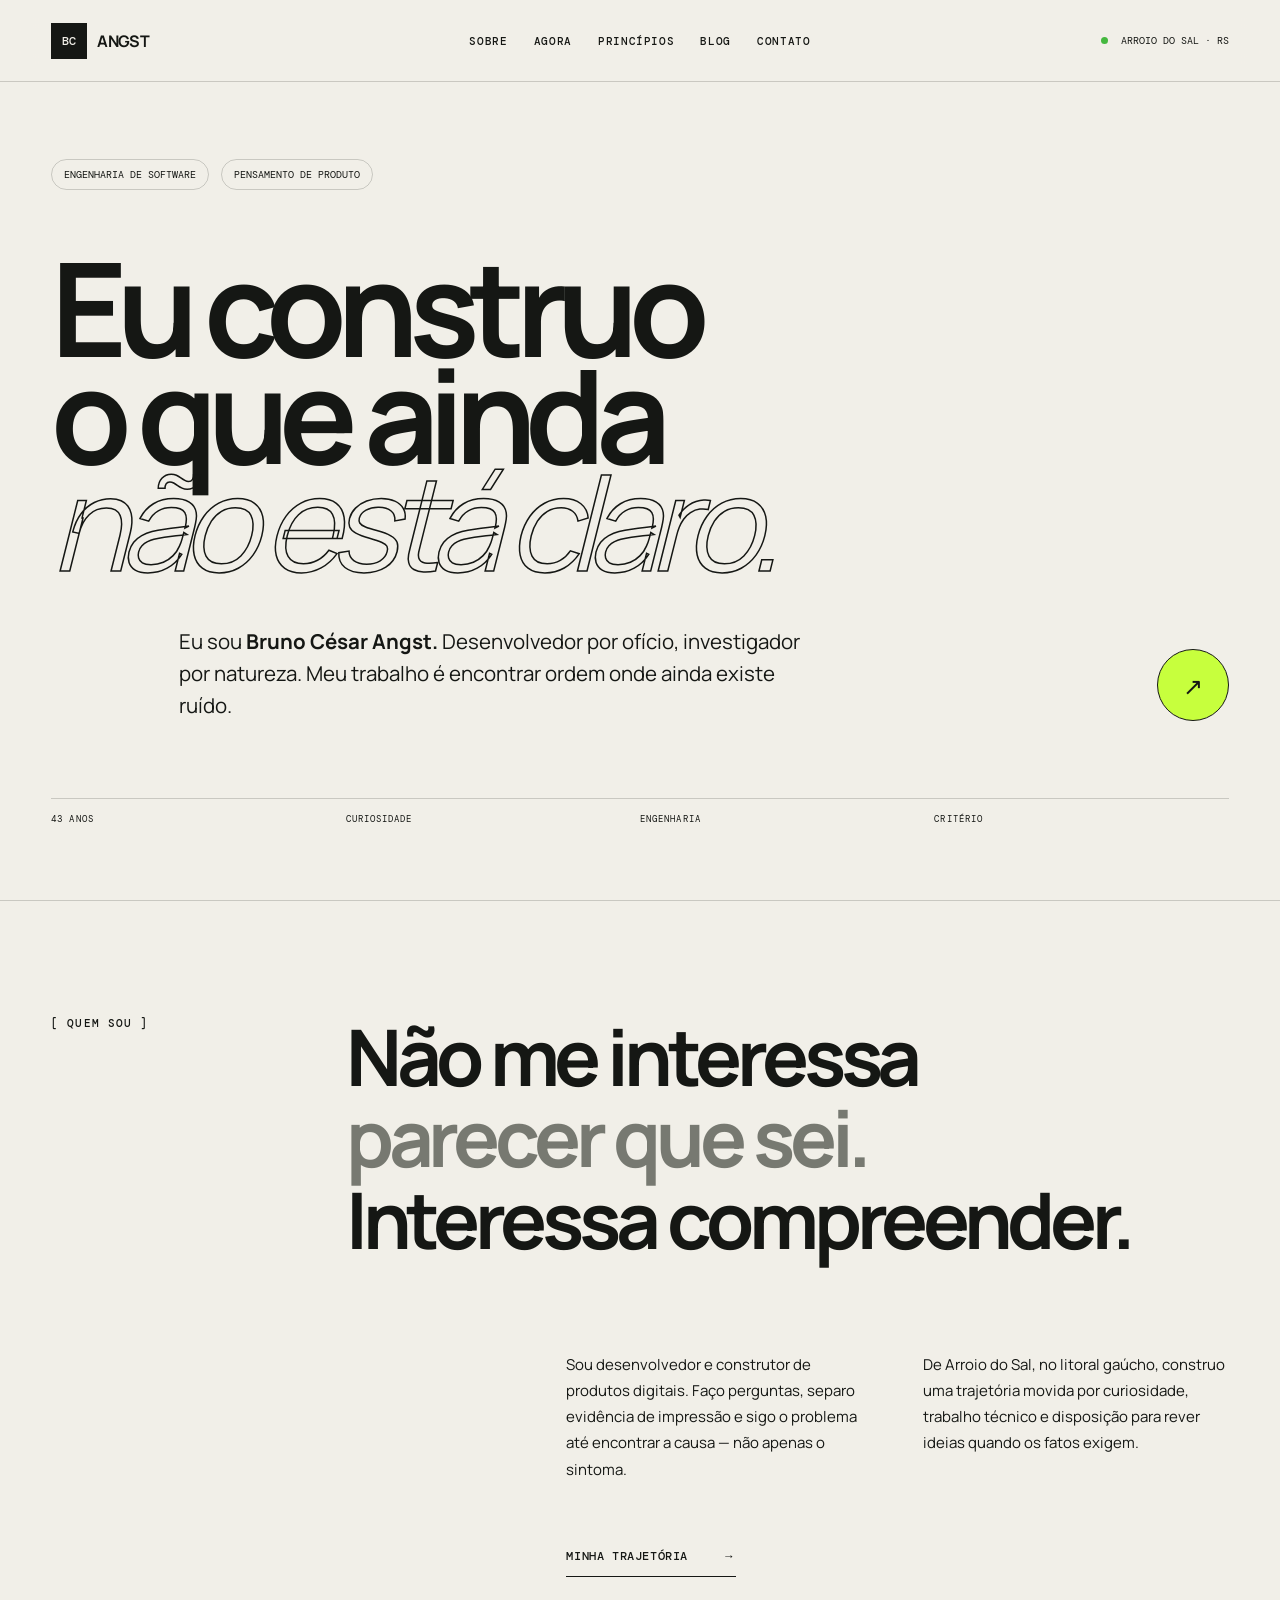
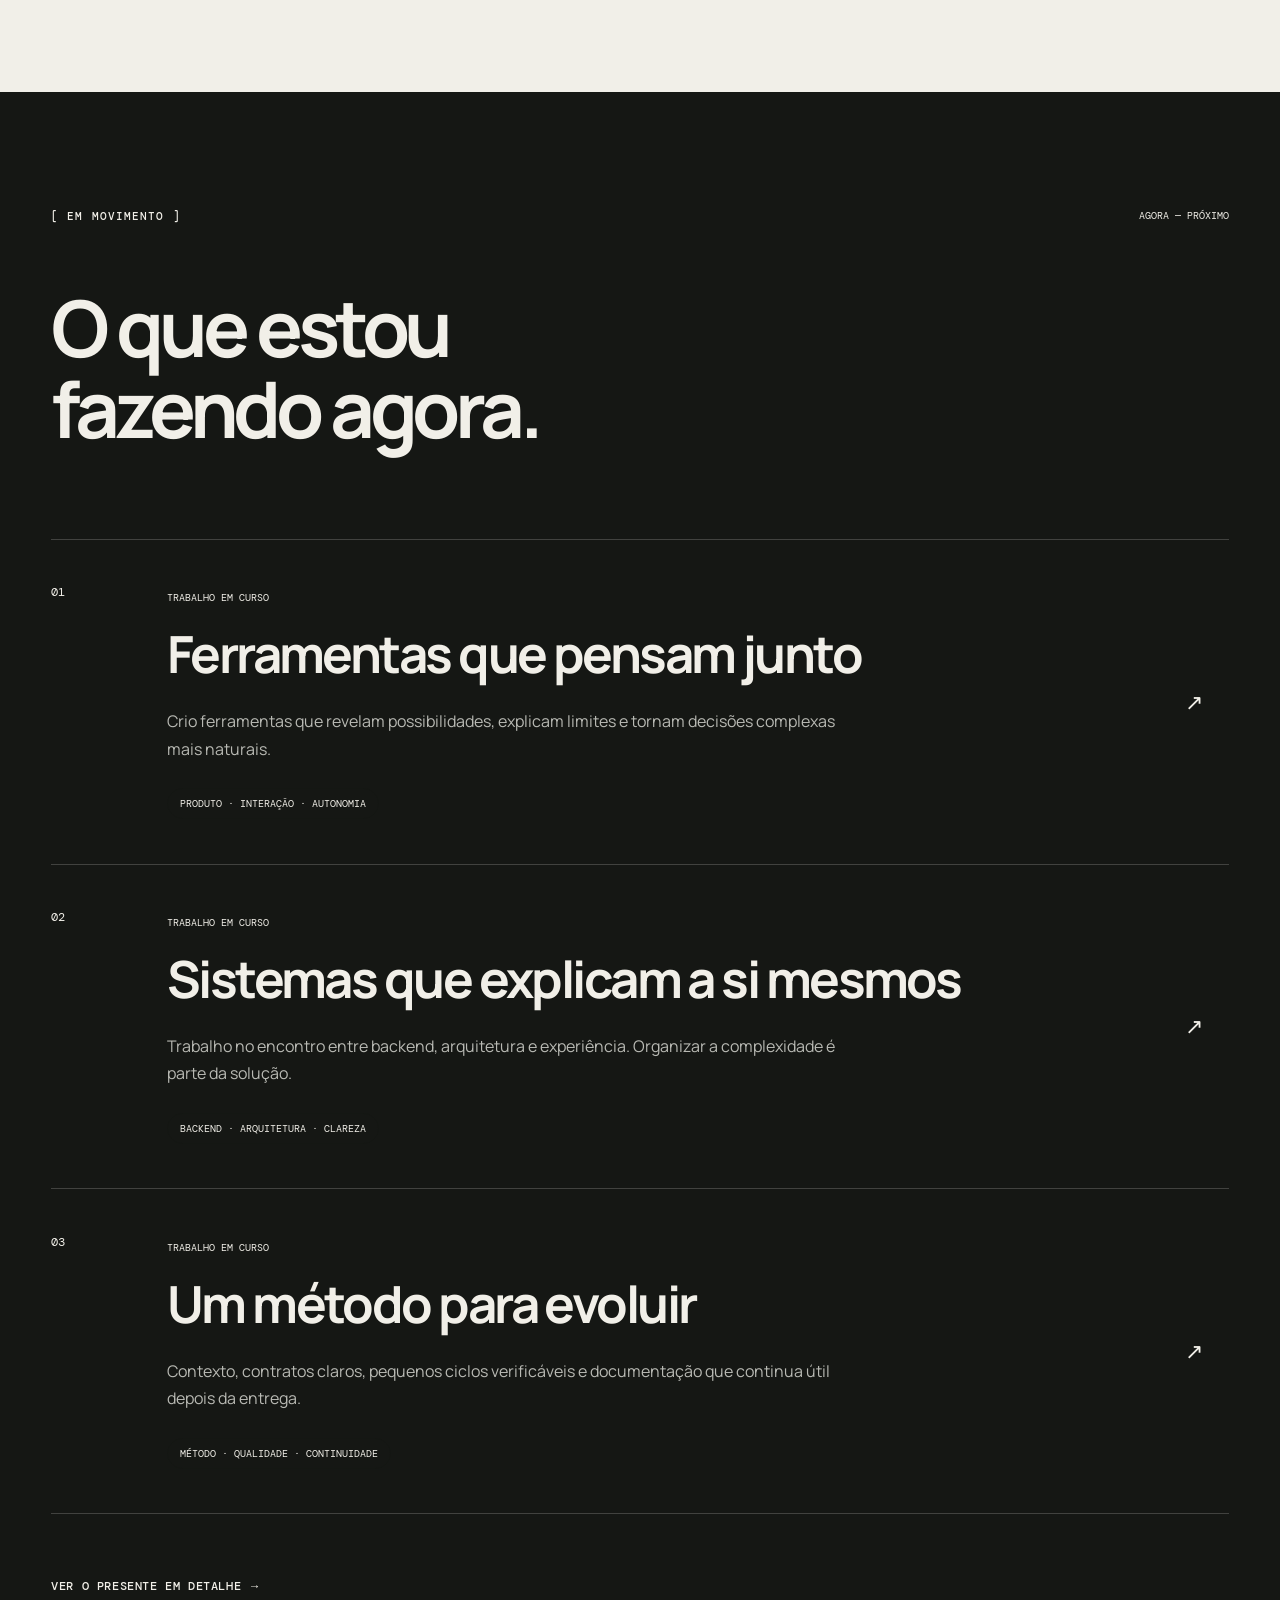
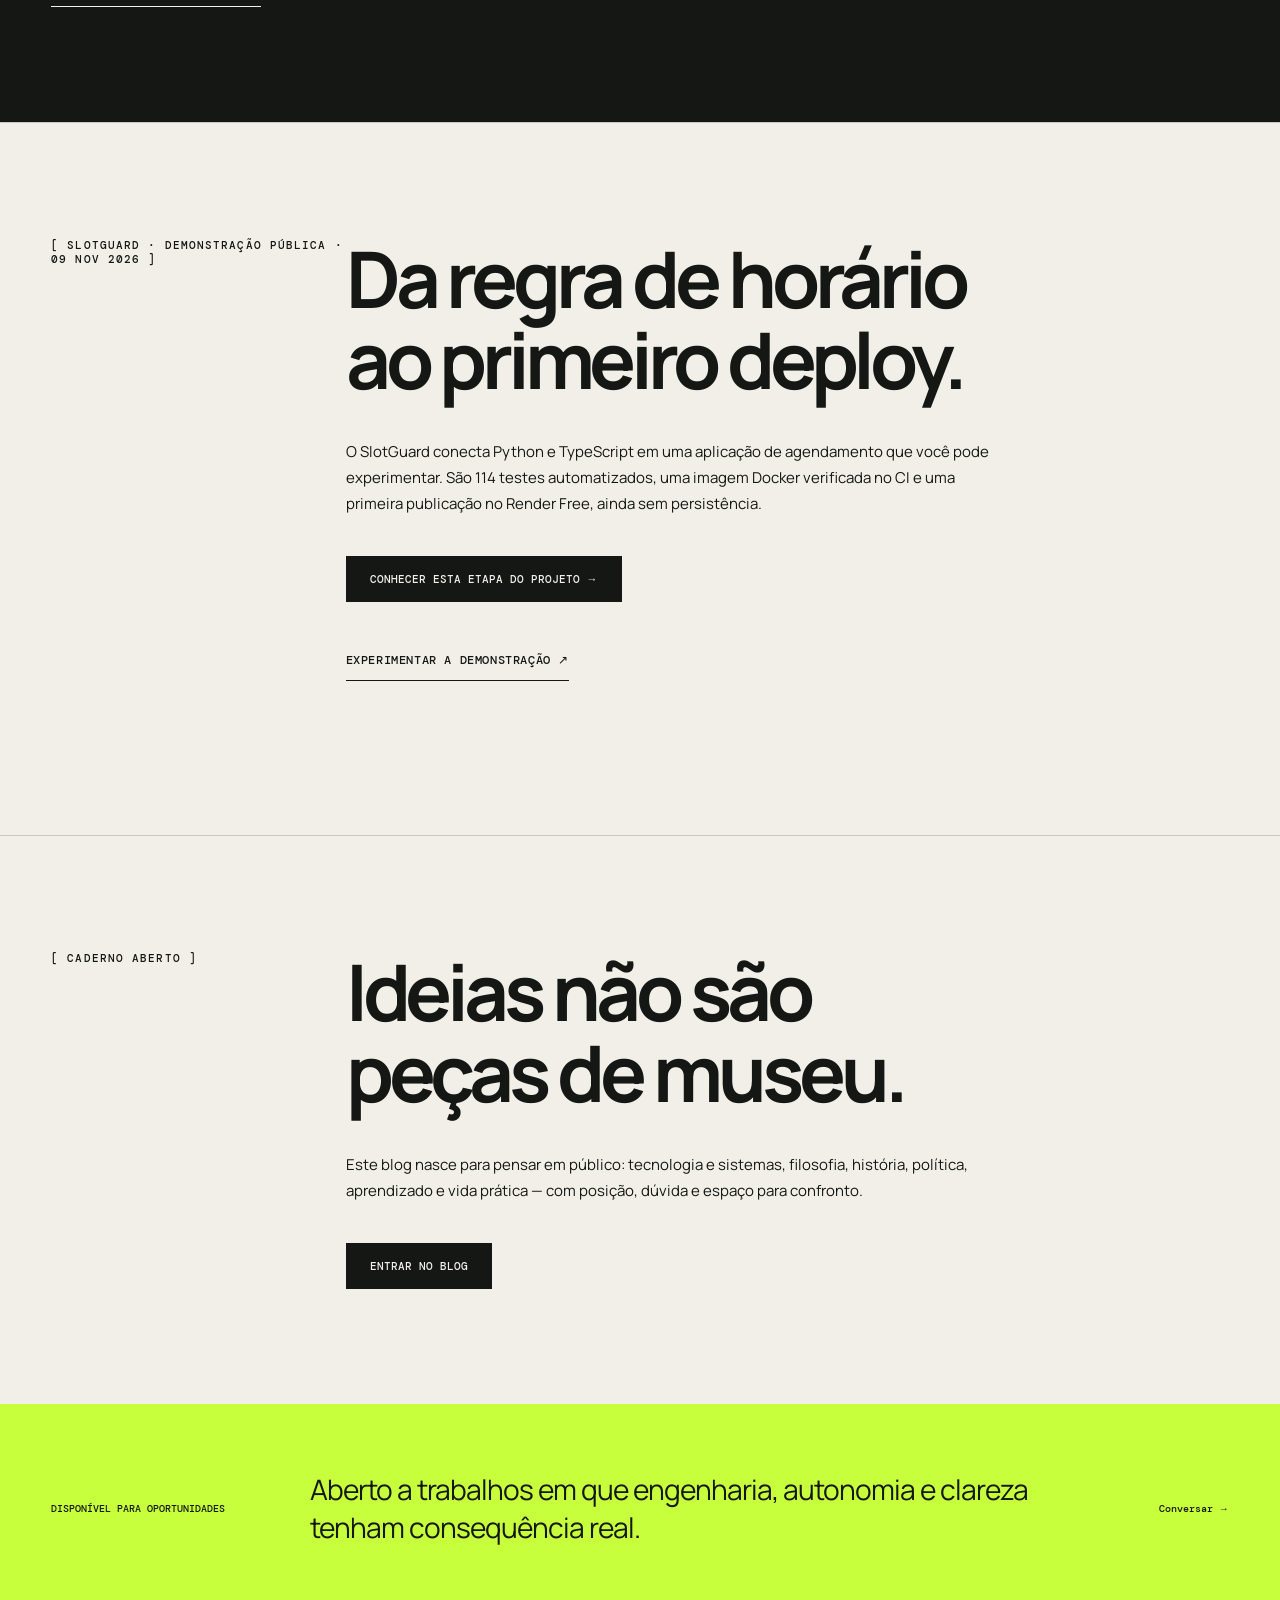
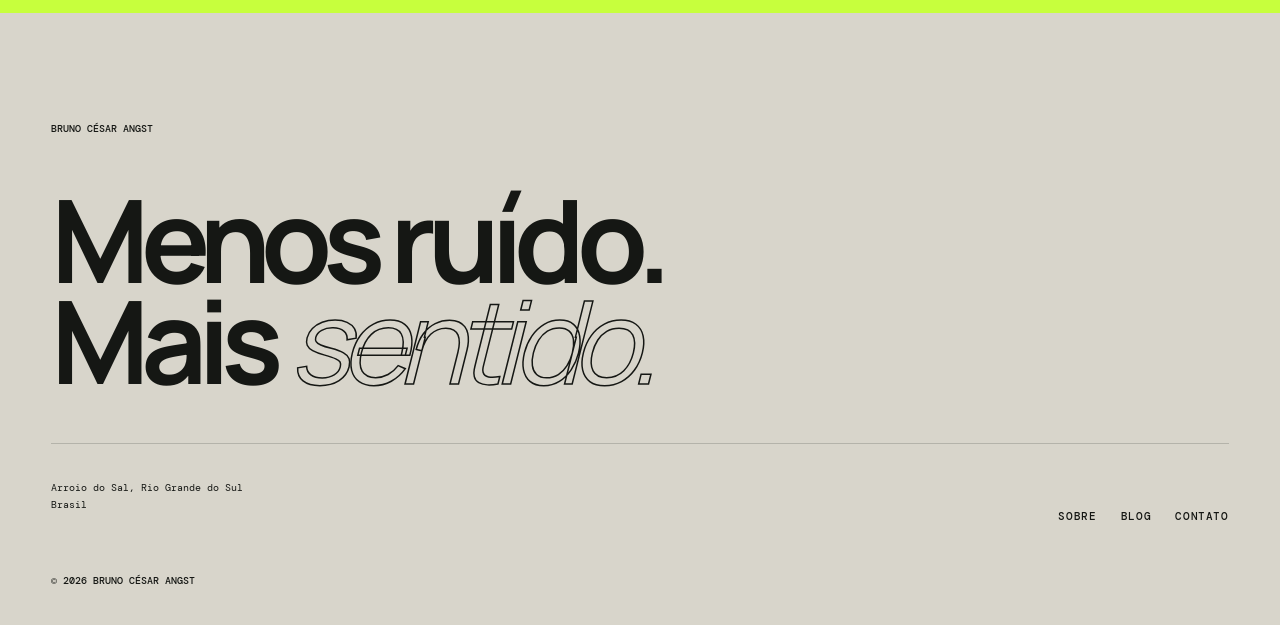
==== commit 79af07b6: "Publica etapa do SlotGuard com demonstracao, testes e deploy" ====
--- a/index.html
+++ b/index.html
@@ -1 +1 @@
-<!DOCTYPE html><html lang="pt-BR"><head><meta charSet="utf-8"/><meta name="viewport" content="width=device-width, initial-scale=1"/><link rel="stylesheet" href="/style-v2.css"/><title>Bruno César Angst — Produto, engenharia e clareza</title><meta name="description" content="Bruno César Angst — desenvolvedor, construtor de ferramentas e investigador de problemas complexos."/></head><body><div hidden=""><!--$--><!--/$--></div><header><a class="marca" href="/"><span>BC</span><strong>ANGST</strong></a><nav class=""><a href="/sobre/">Sobre</a><a href="/agora/">Agora</a><a href="/principios/">Princípios</a><a href="/blog/">Blog</a><a href="/contato/">Contato</a></nav><div class="local"><i></i> Arroio do Sal · RS</div><button class="menu" aria-label="Abrir menu" aria-expanded="false"><span></span><span></span></button></header><main><section class="hero"><div class="sobrancelha"><span>Engenharia de software</span><span>Pensamento de produto</span></div><h1>Eu construo<br/>o que ainda<br/><em>não está claro.</em></h1><div class="hero-rodape"><p>Eu sou <b>Bruno César Angst.</b> Desenvolvedor por ofício, investigador por natureza. Meu trabalho é encontrar ordem onde ainda existe ruído.</p><a class="circulo" aria-label="Conhecer minha trajetória" href="/sobre/">↗</a></div><div class="grade-decorativa"><span>43 ANOS</span><span>CURIOSIDADE</span><span>ENGENHARIA</span><span>CRITÉRIO</span></div></section><section class="manifesto"><div class="rotulo">[ Quem sou ]</div><div class="manifesto-conteudo"><h2>Não me interessa<br/><span>parecer que sei.</span><br/>Interessa compreender.</h2><div class="duas-colunas"><p>Sou desenvolvedor e construtor de produtos digitais. Faço perguntas, separo evidência de impressão e sigo o problema até encontrar a causa — não apenas o sintoma.</p><p>De Arroio do Sal, no litoral gaúcho, construo uma trajetória movida por curiosidade, trabalho técnico e disposição para rever ideias quando os fatos exigem.</p></div><a class="link-texto" href="/sobre/">Minha trajetória <span>→</span></a></div></section><section class="trabalho"><div class="secao-topo"><div class="rotulo">[ Em movimento ]</div><span>Agora — próximo</span></div><h2>O que estou<br/>fazendo agora.</h2><div class="projetos"><article class="lima"><div class="numero">01</div><div class="projeto-corpo"><small>Trabalho em curso</small><h3>Ferramentas que pensam junto</h3><p>Crio ferramentas que revelam possibilidades, explicam limites e tornam decisões complexas mais naturais.</p><div class="tags"><span>Produto · Interação · Autonomia</span></div></div><div class="projeto-seta">↗</div></article><article class="azul"><div class="numero">02</div><div class="projeto-corpo"><small>Trabalho em curso</small><h3>Sistemas que explicam a si mesmos</h3><p>Trabalho no encontro entre backend, arquitetura e experiência. Organizar a complexidade é parte da solução.</p><div class="tags"><span>Backend · Arquitetura · Clareza</span></div></div><div class="projeto-seta">↗</div></article><article class="laranja"><div class="numero">03</div><div class="projeto-corpo"><small>Trabalho em curso</small><h3>Um método para evoluir</h3><p>Contexto, contratos claros, pequenos ciclos verificáveis e documentação que continua útil depois da entrega.</p><div class="tags"><span>Método · Qualidade · Continuidade</span></div></div><div class="projeto-seta">↗</div></article></div><a class="link-claro" href="/agora/">Ver o presente em detalhe →</a></section><section class="chamada-blog"><div class="rotulo">[ Diário de desenvolvimento · 05 nov 2026 ]</div><div><h2>SlotGuard.<br/>Da regra ao código.</h2><p>Hoje, um problema de agendamento virou um núcleo Python com modelos imutáveis e 43 testes aprovados. Registrei as decisões, os limites e o caminho planejado em TypeScript, Java e Quarkus.</p><a class="botao" href="/blog/slotguard-primeiro-nucleo-python/">Ler o diário do projeto →</a></div></section><section class="chamada-blog"><div class="rotulo">[ Caderno aberto ]</div><div><h2>Ideias não são<br/>peças de museu.</h2><p>Este blog nasce para pensar em público: tecnologia e sistemas, filosofia, história, política, aprendizado e vida prática — com posição, dúvida e espaço para confronto.</p><a class="botao" href="/blog/">Entrar no blog</a></div></section><section class="faixa-agora"><span>DISPONÍVEL PARA OPORTUNIDADES</span><p>Aberto a trabalhos em que engenharia, autonomia e clareza tenham consequência real.</p><a href="/contato/">Conversar →</a></section></main><!--$--><!--/$--><footer><div><span>Bruno César Angst</span><h2>Menos ruído.<br/>Mais <em>sentido.</em></h2></div><div class="rodape-fim"><p>Arroio do Sal, Rio Grande do Sul<br/>Brasil</p><div class="links-rodape"><a href="/sobre/">Sobre</a><a href="/blog/">Blog</a><a href="/contato/">Contato</a></div></div><small>© 2026 Bruno César Angst</small></footer></body></html>+<!DOCTYPE html><html lang="pt-BR"><head><meta charSet="utf-8"/><meta name="viewport" content="width=device-width, initial-scale=1"/><link rel="stylesheet" href="/style-v2.css"/><title>Bruno César Angst — Produto, engenharia e clareza</title><meta name="description" content="Bruno César Angst — desenvolvedor, construtor de ferramentas e investigador de problemas complexos."/></head><body><div hidden=""><!--$--><!--/$--></div><header><a class="marca" href="/"><span>BC</span><strong>ANGST</strong></a><nav class=""><a href="/sobre/">Sobre</a><a href="/agora/">Agora</a><a href="/principios/">Princípios</a><a href="/blog/">Blog</a><a href="/contato/">Contato</a></nav><div class="local"><i></i> Arroio do Sal · RS</div><button class="menu" aria-label="Abrir menu" aria-expanded="false"><span></span><span></span></button></header><main><section class="hero"><div class="sobrancelha"><span>Engenharia de software</span><span>Pensamento de produto</span></div><h1>Eu construo<br/>o que ainda<br/><em>não está claro.</em></h1><div class="hero-rodape"><p>Eu sou <b>Bruno César Angst.</b> Desenvolvedor por ofício, investigador por natureza. Meu trabalho é encontrar ordem onde ainda existe ruído.</p><a class="circulo" aria-label="Conhecer minha trajetória" href="/sobre/">↗</a></div><div class="grade-decorativa"><span>43 ANOS</span><span>CURIOSIDADE</span><span>ENGENHARIA</span><span>CRITÉRIO</span></div></section><section class="manifesto"><div class="rotulo">[ Quem sou ]</div><div class="manifesto-conteudo"><h2>Não me interessa<br/><span>parecer que sei.</span><br/>Interessa compreender.</h2><div class="duas-colunas"><p>Sou desenvolvedor e construtor de produtos digitais. Faço perguntas, separo evidência de impressão e sigo o problema até encontrar a causa — não apenas o sintoma.</p><p>De Arroio do Sal, no litoral gaúcho, construo uma trajetória movida por curiosidade, trabalho técnico e disposição para rever ideias quando os fatos exigem.</p></div><a class="link-texto" href="/sobre/">Minha trajetória <span>→</span></a></div></section><section class="trabalho"><div class="secao-topo"><div class="rotulo">[ Em movimento ]</div><span>Agora — próximo</span></div><h2>O que estou<br/>fazendo agora.</h2><div class="projetos"><article class="lima"><div class="numero">01</div><div class="projeto-corpo"><small>Trabalho em curso</small><h3>Ferramentas que pensam junto</h3><p>Crio ferramentas que revelam possibilidades, explicam limites e tornam decisões complexas mais naturais.</p><div class="tags"><span>Produto · Interação · Autonomia</span></div></div><div class="projeto-seta">↗</div></article><article class="azul"><div class="numero">02</div><div class="projeto-corpo"><small>Trabalho em curso</small><h3>Sistemas que explicam a si mesmos</h3><p>Trabalho no encontro entre backend, arquitetura e experiência. Organizar a complexidade é parte da solução.</p><div class="tags"><span>Backend · Arquitetura · Clareza</span></div></div><div class="projeto-seta">↗</div></article><article class="laranja"><div class="numero">03</div><div class="projeto-corpo"><small>Trabalho em curso</small><h3>Um método para evoluir</h3><p>Contexto, contratos claros, pequenos ciclos verificáveis e documentação que continua útil depois da entrega.</p><div class="tags"><span>Método · Qualidade · Continuidade</span></div></div><div class="projeto-seta">↗</div></article></div><a class="link-claro" href="/agora/">Ver o presente em detalhe →</a></section><section class="chamada-blog"><div class="rotulo">[ SlotGuard · demonstração pública · 09 nov 2026 ]</div><div><h2>Da regra de horário<br/>ao primeiro deploy.</h2><p>O SlotGuard conecta Python e TypeScript em uma aplicação de agendamento que você pode experimentar. São 114 testes automatizados, uma imagem Docker verificada no CI e uma primeira publicação no Render Free, ainda sem persistência.</p><a class="botao" href="/blog/slotguard-demonstracao-publica/">Conhecer esta etapa do projeto →</a><p><a class="link-texto" style="margin-left:0" href="https://slotguard-zf3f.onrender.com/" target="_blank" rel="noopener noreferrer">Experimentar a demonstração ↗</a></p></div></section><section class="chamada-blog"><div class="rotulo">[ Caderno aberto ]</div><div><h2>Ideias não são<br/>peças de museu.</h2><p>Este blog nasce para pensar em público: tecnologia e sistemas, filosofia, história, política, aprendizado e vida prática — com posição, dúvida e espaço para confronto.</p><a class="botao" href="/blog/">Entrar no blog</a></div></section><section class="faixa-agora"><span>DISPONÍVEL PARA OPORTUNIDADES</span><p>Aberto a trabalhos em que engenharia, autonomia e clareza tenham consequência real.</p><a href="/contato/">Conversar →</a></section></main><!--$--><!--/$--><footer><div><span>Bruno César Angst</span><h2>Menos ruído.<br/>Mais <em>sentido.</em></h2></div><div class="rodape-fim"><p>Arroio do Sal, Rio Grande do Sul<br/>Brasil</p><div class="links-rodape"><a href="/sobre/">Sobre</a><a href="/blog/">Blog</a><a href="/contato/">Contato</a></div></div><small>© 2026 Bruno César Angst</small></footer></body></html>
